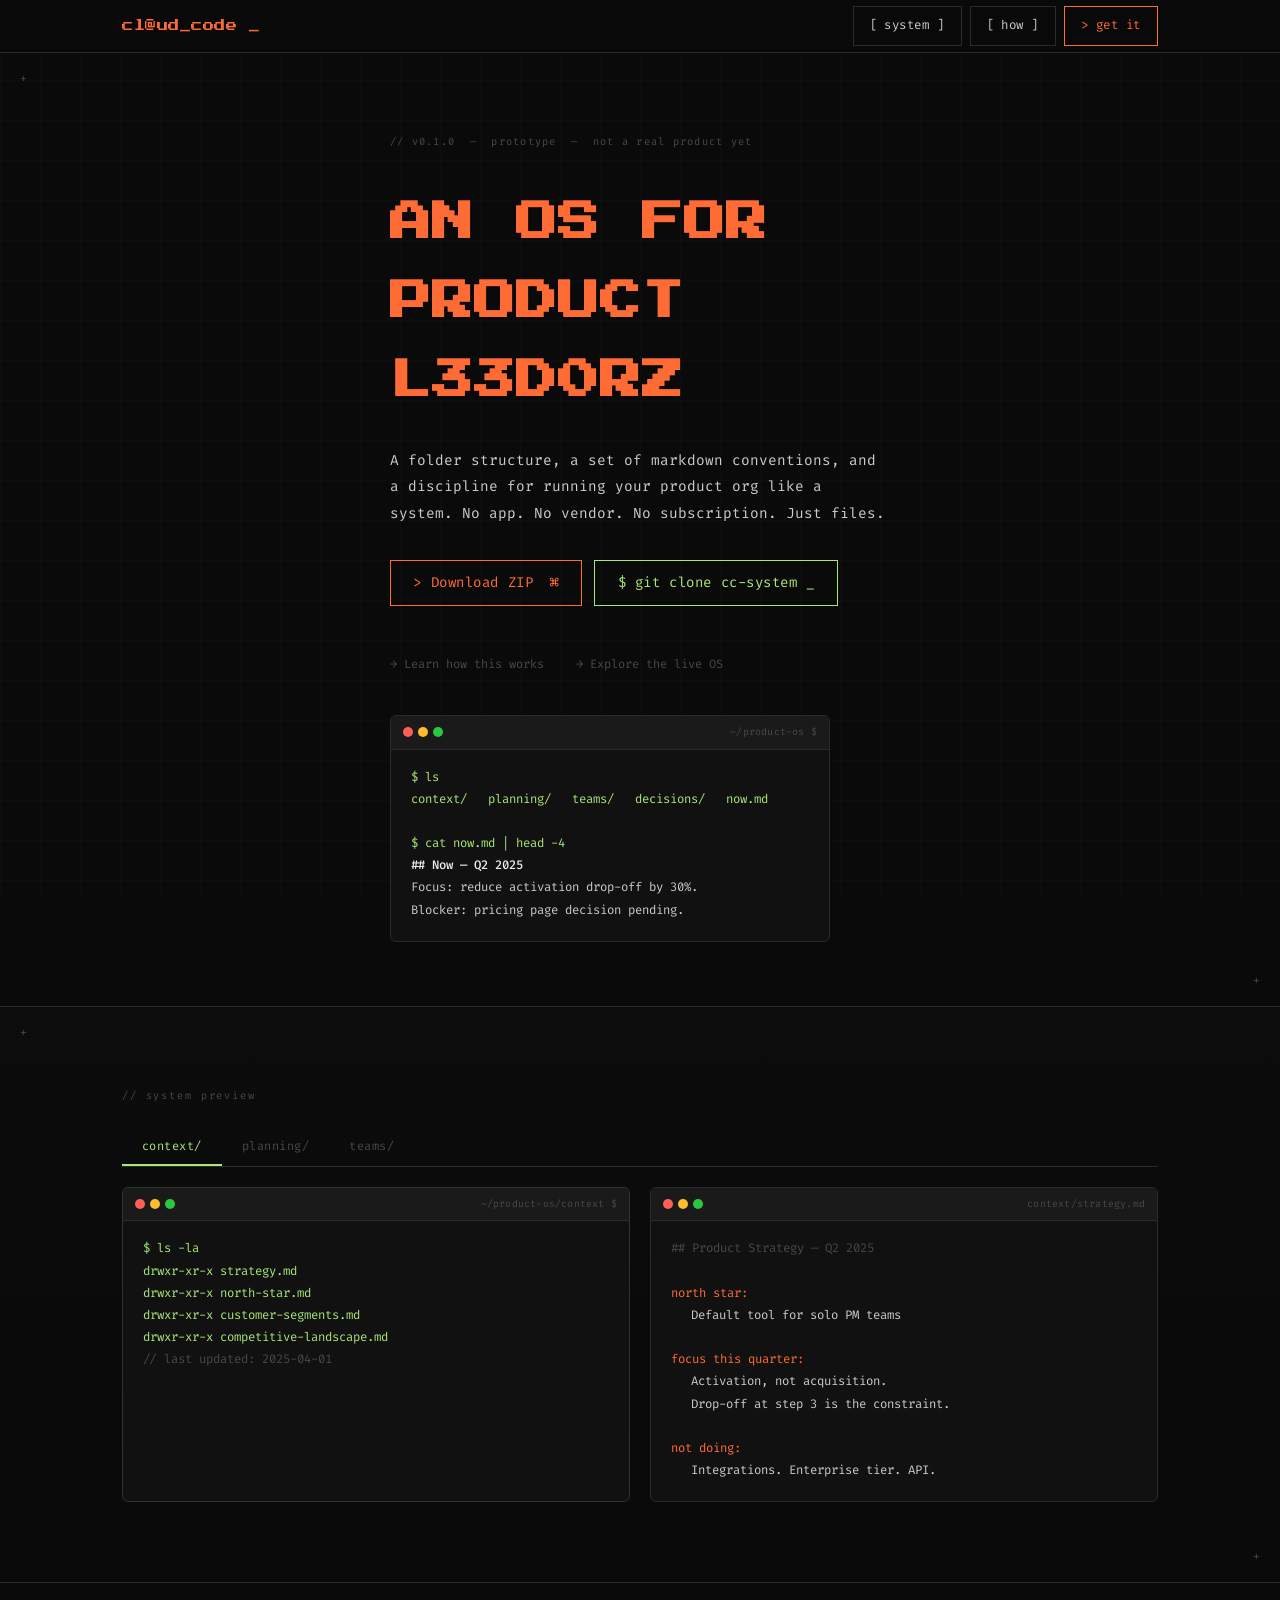
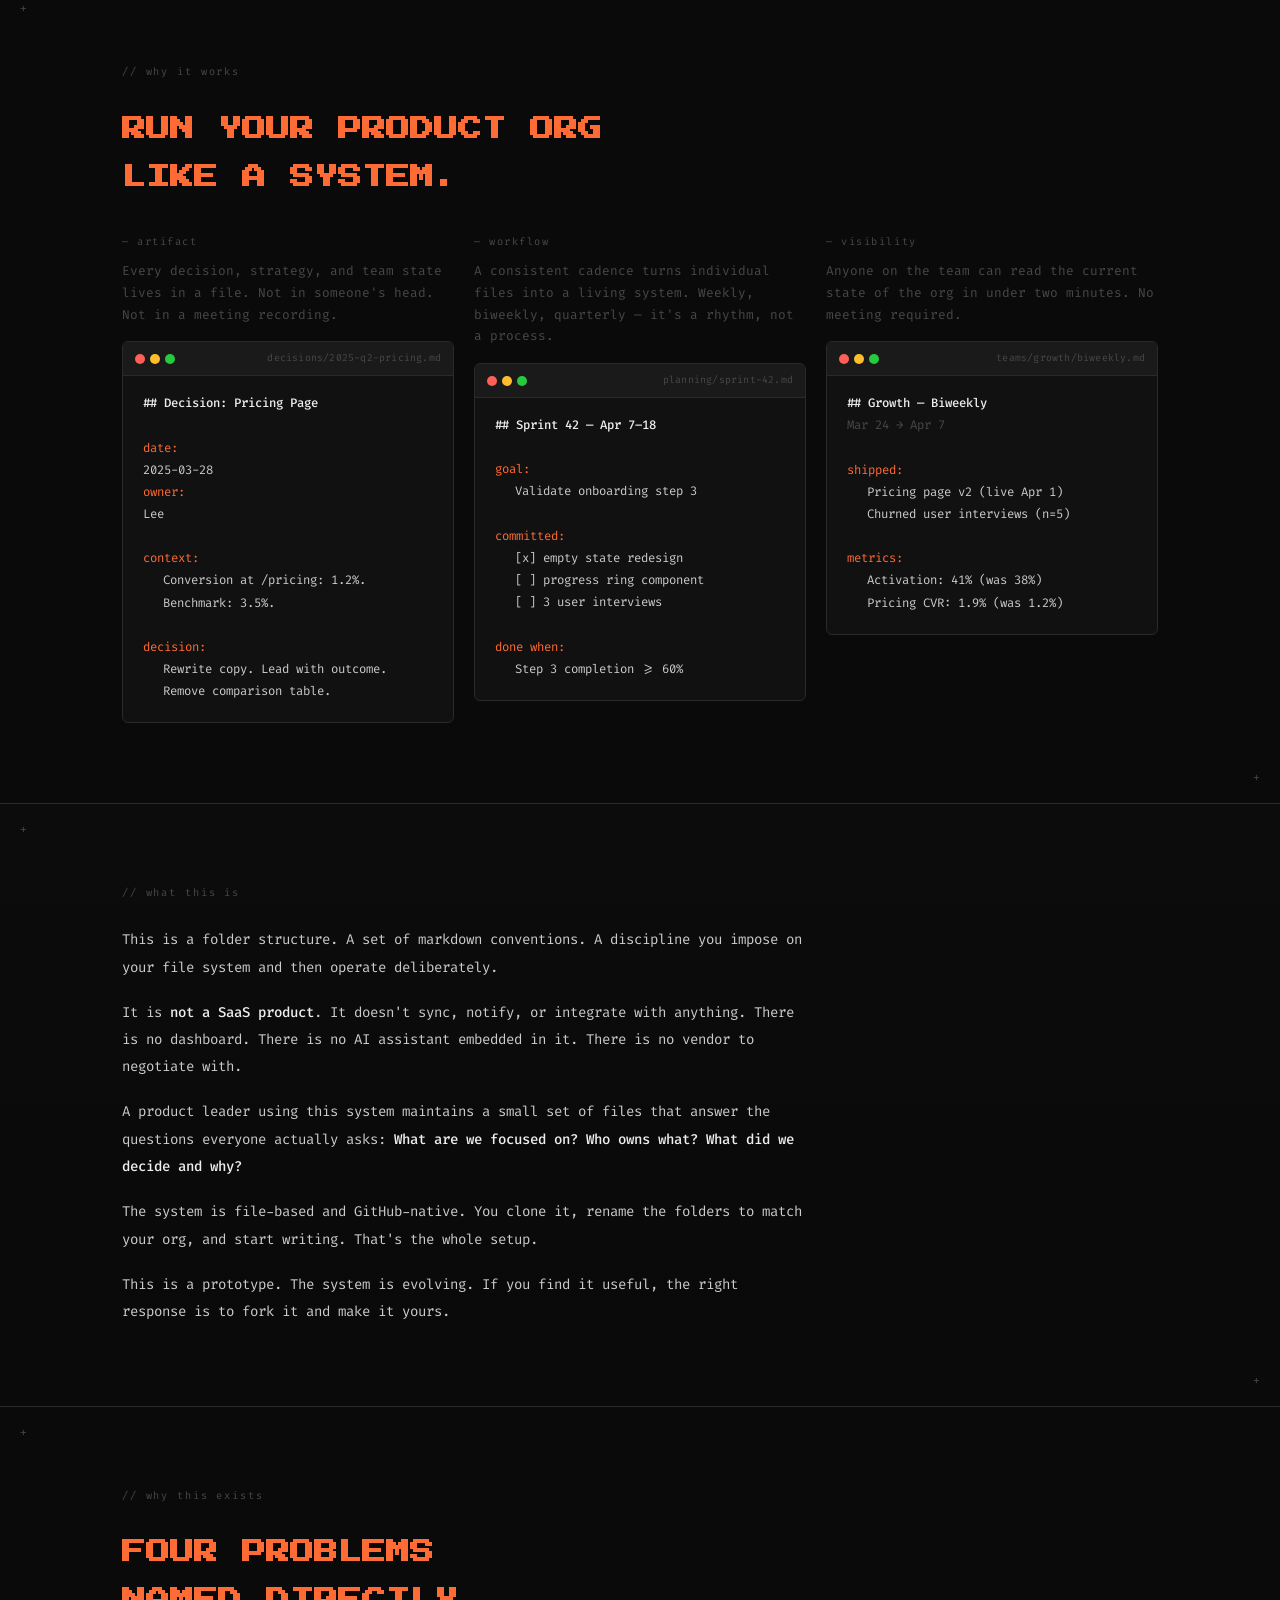
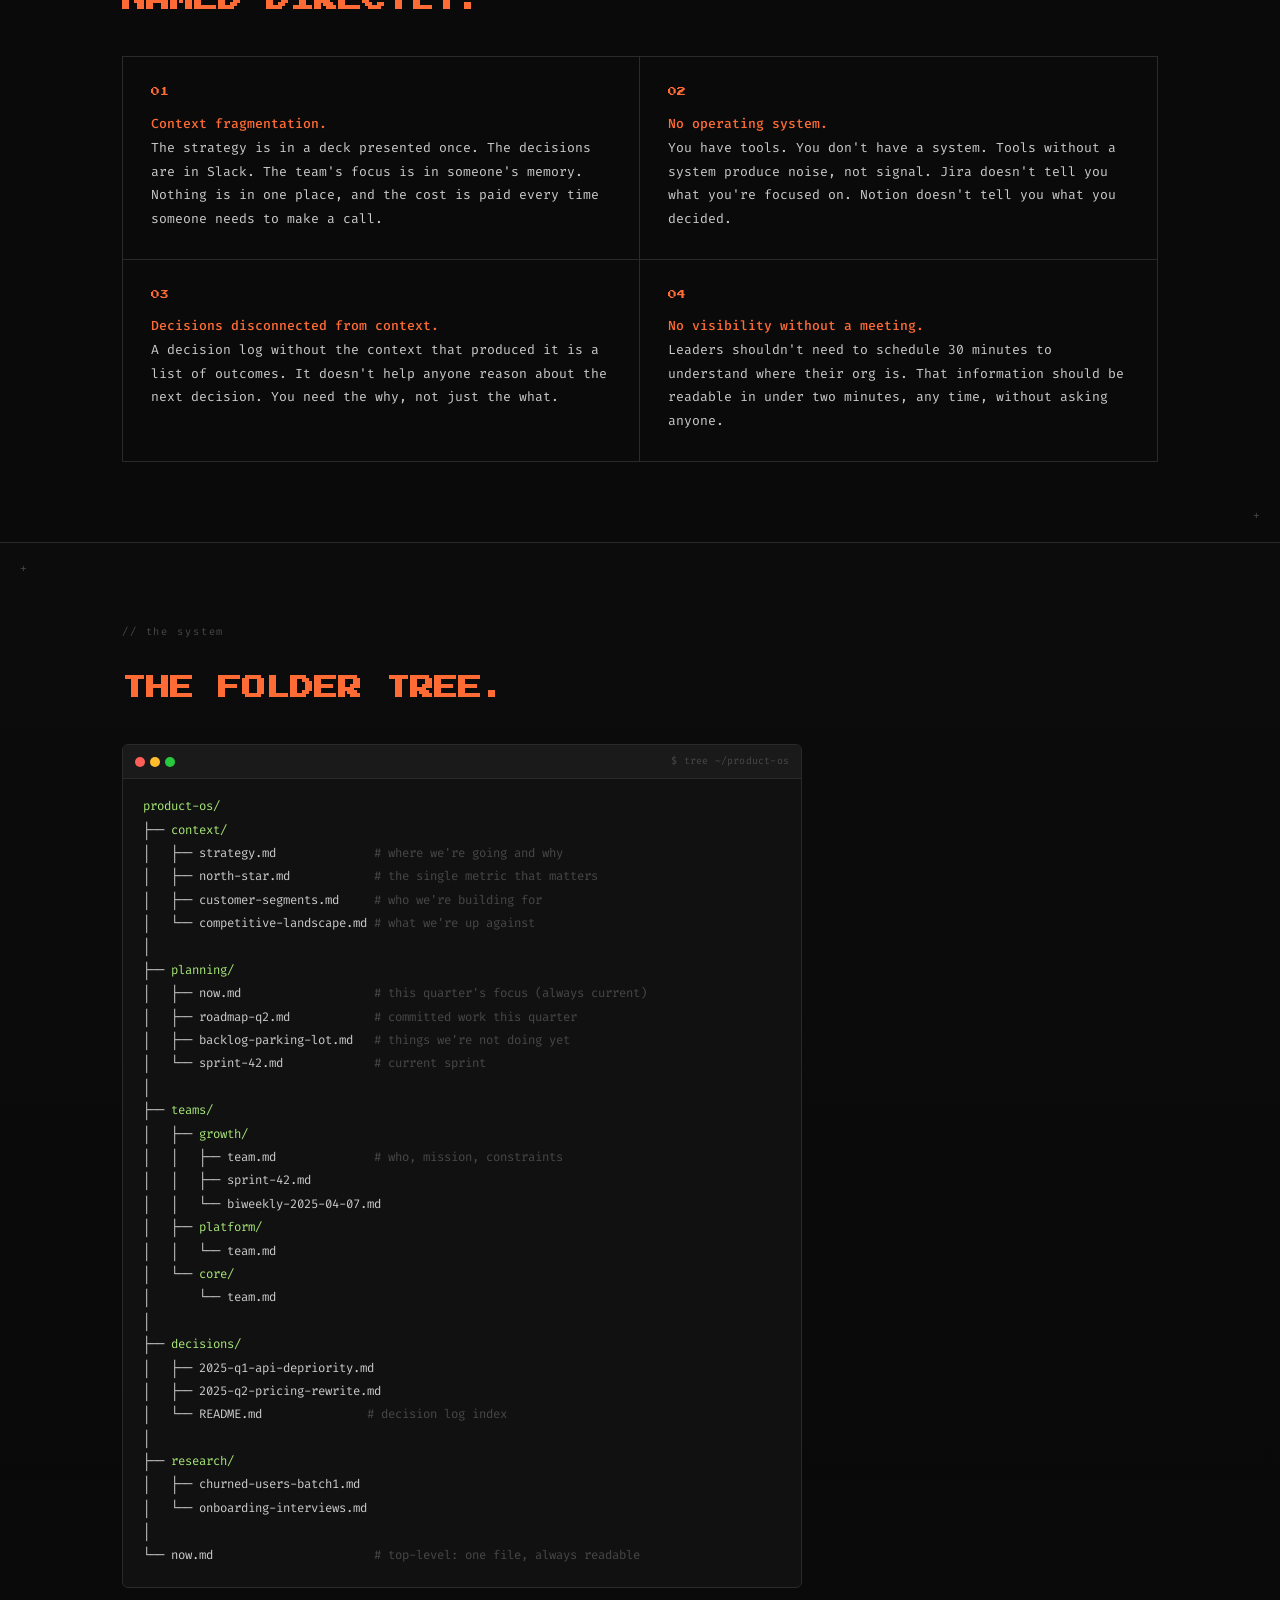
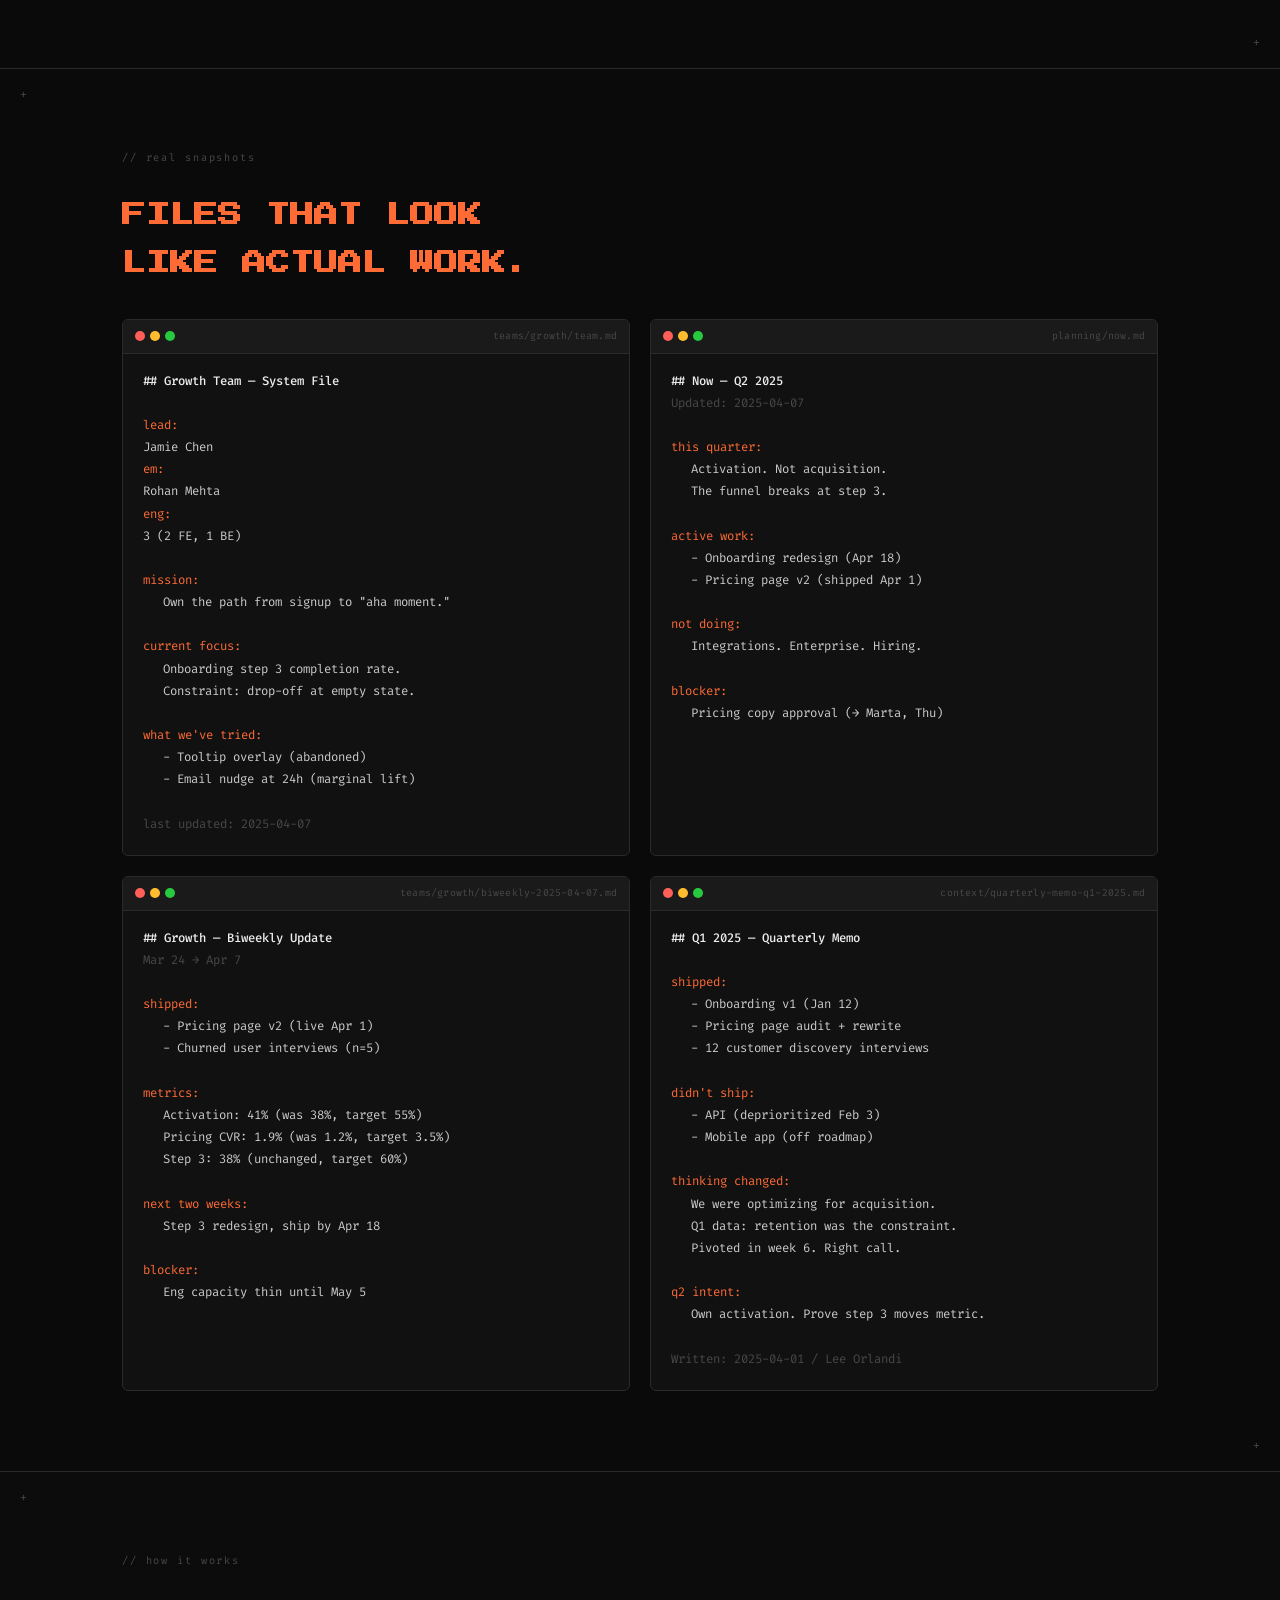
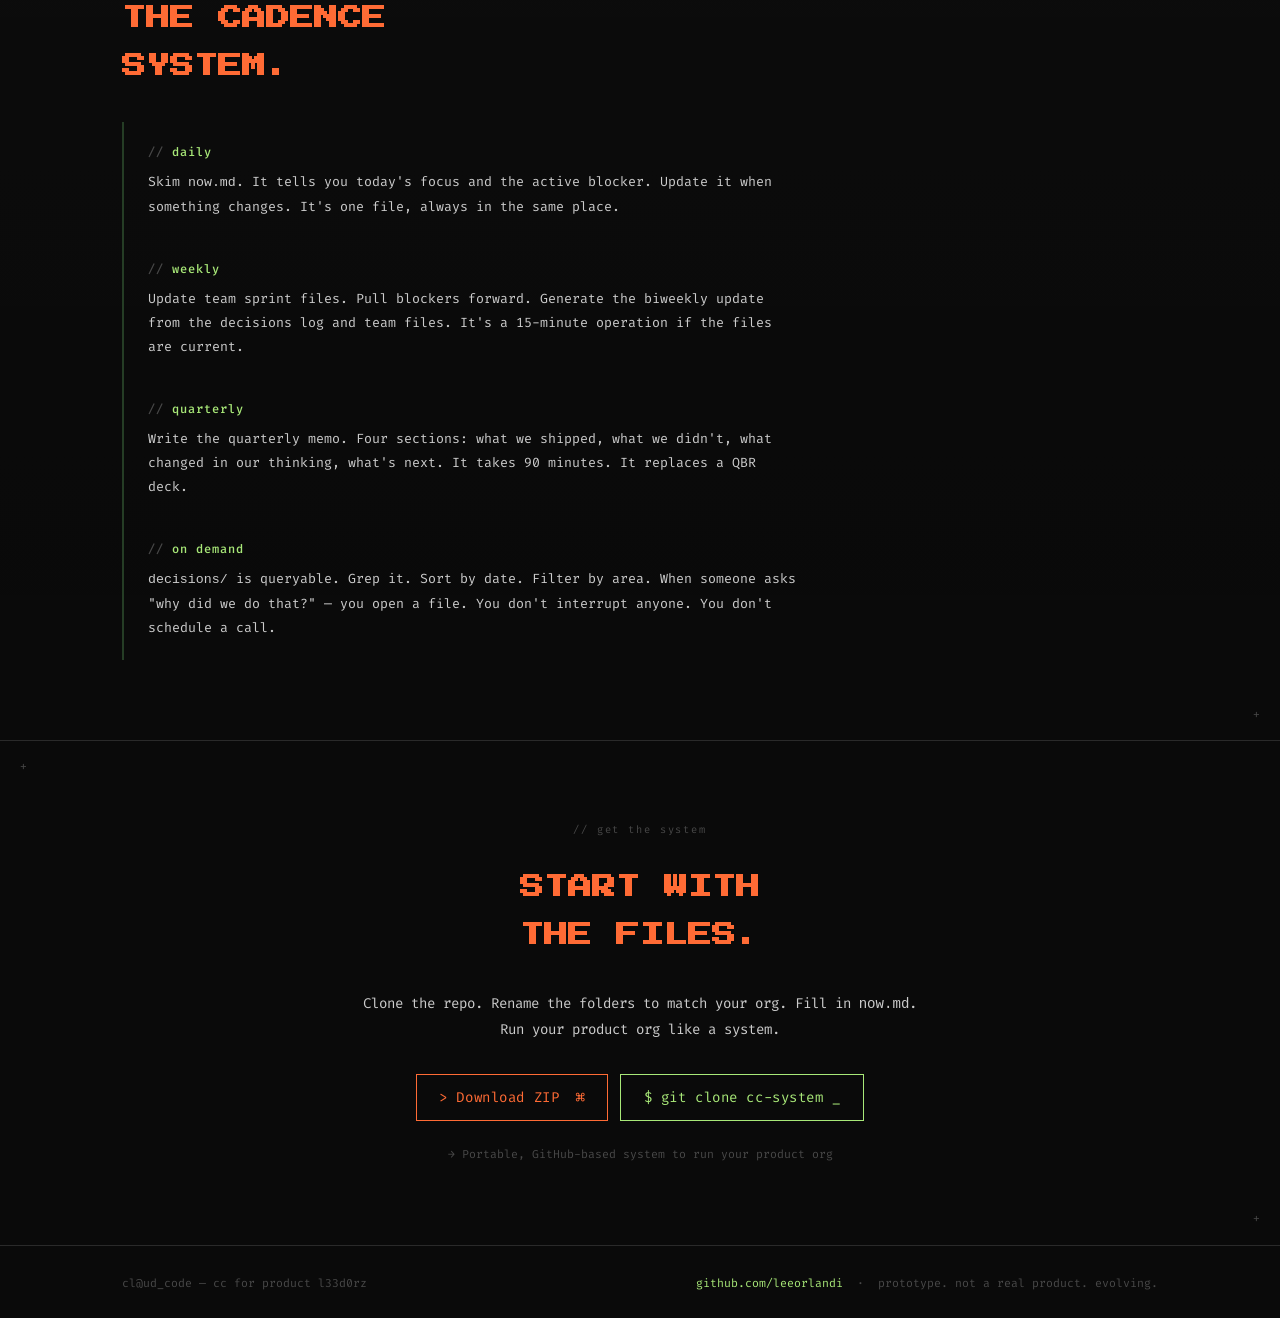
==== site/index.html @ 7ca1b806 "initial facade: CC for product l33d0rz landing page concept" ====
<!DOCTYPE html>
<html lang="en">
<head>
  <meta charset="UTF-8" />
  <meta name="viewport" content="width=device-width, initial-scale=1.0" />
  <title>CC — Claude Code for Product L33d0rz</title>
  <link rel="preconnect" href="https://fonts.googleapis.com" />
  <link rel="preconnect" href="https://fonts.gstatic.com" crossorigin />
  <link href="https://fonts.googleapis.com/css2?family=Press+Start+2P&family=Fira+Code:wght@400;500&display=swap" rel="stylesheet" />
  <link rel="stylesheet" href="styles.css" />
</head>
<body>

  <!-- ════════════════════════════════════════════════
       NAV
  ════════════════════════════════════════════════ -->
  <nav class="nav">
    <div class="container nav__inner">
      <span class="nav__logo">cl@ud_code&nbsp;_</span>
      <div class="nav__links">
        <a href="#system" class="btn">[ system ]</a>
        <a href="#how" class="btn">[ how ]</a>
        <a href="#cta" class="btn btn--primary">&gt; get it</a>
      </div>
    </div>
  </nav>

  <!-- ════════════════════════════════════════════════
       HERO
  ════════════════════════════════════════════════ -->
  <section class="section hero" id="hero">
    <div class="container">
      <p class="hero__eyebrow">// v0.1.0 &nbsp;—&nbsp; prototype &nbsp;—&nbsp; not a real product yet</p>
      <h1 class="hero__title">
        AN OS FOR<br>
        PRODUCT<br>
        L33D0RZ
      </h1>
      <p class="hero__subtitle">
        A folder structure, a set of markdown conventions, and a discipline
        for running your product org like a system.
        No app. No vendor. No subscription. Just files.
      </p>
      <div class="hero__ctas">
        <a href="#" class="btn btn--primary btn--lg">&gt; Download ZIP &nbsp;⌘</a>
        <a href="#" class="btn btn--secondary btn--lg">$ git clone cc-system _</a>
      </div>
      <div class="hero__secondary-links">
        <a href="#system">Learn how this works</a>
        <a href="#snapshots">Explore the live OS</a>
      </div>

      <div class="terminal hero__terminal" style="margin-top:2.5rem">
        <div class="terminal__titlebar">
          <span class="terminal__dots">
            <span class="dot-red"></span>
            <span class="dot-yellow"></span>
            <span class="dot-green"></span>
          </span>
          <span class="terminal__label">~/product-os $</span>
        </div>
        <div class="terminal__body">
          <span class="t-line t-prompt">ls</span>
          <span class="t-line t-green">context/&nbsp;&nbsp; planning/&nbsp;&nbsp; teams/&nbsp;&nbsp; decisions/&nbsp;&nbsp; now.md</span>
          <span class="t-line">&nbsp;</span>
          <span class="t-line t-prompt">cat now.md | head -4</span>
          <span class="t-line t-bright">## Now — Q2 2025</span>
          <span class="t-line">Focus: reduce activation drop-off by 30%.</span>
          <span class="t-line">Blocker: pricing page decision pending.</span>
        </div>
      </div>
    </div>
  </section>

  <!-- ════════════════════════════════════════════════
       SYSTEM PREVIEW (Tab Switcher)
  ════════════════════════════════════════════════ -->
  <section class="section section--alt" id="system-preview">
    <div class="container">
      <p class="section-label">// system preview</p>

      <div class="tabs" role="tablist">
        <button class="tab active" data-tab="context" role="tab">context/</button>
        <button class="tab" data-tab="planning" role="tab">planning/</button>
        <button class="tab" data-tab="teams" role="tab">teams/</button>
      </div>

      <div class="tab-panels">
        <div class="terminal terminal--green">
          <div class="terminal__titlebar">
            <span class="terminal__dots">
              <span class="dot-red"></span>
              <span class="dot-yellow"></span>
              <span class="dot-green"></span>
            </span>
            <span class="terminal__label" id="tab-path">~/product-os/context $</span>
          </div>
          <div class="terminal__body" id="tab-ls">
            <!-- populated by main.js -->
          </div>
        </div>

        <div class="terminal">
          <div class="terminal__titlebar">
            <span class="terminal__dots">
              <span class="dot-red"></span>
              <span class="dot-yellow"></span>
              <span class="dot-green"></span>
            </span>
            <span class="terminal__label" id="tab-file-label">context/strategy.md</span>
          </div>
          <div class="terminal__body" id="tab-file">
            <!-- populated by main.js -->
          </div>
        </div>
      </div>
    </div>
  </section>

  <!-- ════════════════════════════════════════════════
       RUN LIKE A SYSTEM
  ════════════════════════════════════════════════ -->
  <section class="section" id="pillars">
    <div class="container">
      <p class="section-label">// why it works</p>
      <h2 class="section__heading">RUN YOUR PRODUCT ORG<br>LIKE A SYSTEM.</h2>

      <div class="grid-3">

        <!-- artifact -->
        <div>
          <p class="pillar-label">— artifact</p>
          <p class="pillar-desc">
            Every decision, strategy, and team state lives in a file.
            Not in someone's head. Not in a meeting recording.
          </p>
          <div class="terminal">
            <div class="terminal__titlebar">
              <span class="terminal__dots">
                <span class="dot-red"></span><span class="dot-yellow"></span><span class="dot-green"></span>
              </span>
              <span class="terminal__label">decisions/2025-q2-pricing.md</span>
            </div>
            <div class="terminal__body">
              <span class="t-line t-bright">## Decision: Pricing Page</span>
              <span class="t-line">&nbsp;</span>
              <span class="t-line t-key">date:</span><span class="t-val"> 2025-03-28</span>
              <span class="t-line t-key">owner:</span><span class="t-val"> Lee</span>
              <span class="t-line">&nbsp;</span>
              <span class="t-line t-key">context:</span>
              <span class="t-line t-val t-indent">Conversion at /pricing: 1.2%.</span>
              <span class="t-line t-val t-indent">Benchmark: 3.5%.</span>
              <span class="t-line">&nbsp;</span>
              <span class="t-line t-key">decision:</span>
              <span class="t-line t-val t-indent">Rewrite copy. Lead with outcome.</span>
              <span class="t-line t-val t-indent">Remove comparison table.</span>
            </div>
          </div>
        </div>

        <!-- workflow -->
        <div>
          <p class="pillar-label">— workflow</p>
          <p class="pillar-desc">
            A consistent cadence turns individual files into a
            living system. Weekly, biweekly, quarterly — it's
            a rhythm, not a process.
          </p>
          <div class="terminal">
            <div class="terminal__titlebar">
              <span class="terminal__dots">
                <span class="dot-red"></span><span class="dot-yellow"></span><span class="dot-green"></span>
              </span>
              <span class="terminal__label">planning/sprint-42.md</span>
            </div>
            <div class="terminal__body">
              <span class="t-line t-bright">## Sprint 42 — Apr 7–18</span>
              <span class="t-line">&nbsp;</span>
              <span class="t-line t-key">goal:</span>
              <span class="t-line t-val t-indent">Validate onboarding step 3</span>
              <span class="t-line">&nbsp;</span>
              <span class="t-line t-key">committed:</span>
              <span class="t-line t-val t-indent">[x] empty state redesign</span>
              <span class="t-line t-val t-indent">[ ] progress ring component</span>
              <span class="t-line t-val t-indent">[ ] 3 user interviews</span>
              <span class="t-line">&nbsp;</span>
              <span class="t-line t-key">done when:</span>
              <span class="t-line t-val t-indent">Step 3 completion &gt;= 60%</span>
            </div>
          </div>
        </div>

        <!-- visibility -->
        <div>
          <p class="pillar-label">— visibility</p>
          <p class="pillar-desc">
            Anyone on the team can read the current state of
            the org in under two minutes. No meeting required.
          </p>
          <div class="terminal">
            <div class="terminal__titlebar">
              <span class="terminal__dots">
                <span class="dot-red"></span><span class="dot-yellow"></span><span class="dot-green"></span>
              </span>
              <span class="terminal__label">teams/growth/biweekly.md</span>
            </div>
            <div class="terminal__body">
              <span class="t-line t-bright">## Growth — Biweekly</span>
              <span class="t-line t-dim">Mar 24 → Apr 7</span>
              <span class="t-line">&nbsp;</span>
              <span class="t-line t-key">shipped:</span>
              <span class="t-line t-val t-indent">Pricing page v2 (live Apr 1)</span>
              <span class="t-line t-val t-indent">Churned user interviews (n=5)</span>
              <span class="t-line">&nbsp;</span>
              <span class="t-line t-key">metrics:</span>
              <span class="t-line t-val t-indent">Activation: 41% (was 38%)</span>
              <span class="t-line t-val t-indent">Pricing CVR: 1.9% (was 1.2%)</span>
            </div>
          </div>
        </div>

      </div>
    </div>
  </section>

  <!-- ════════════════════════════════════════════════
       WHAT THIS IS
  ════════════════════════════════════════════════ -->
  <section class="section section--alt" id="what">
    <div class="container">
      <p class="section-label">// what this is</p>

      <div class="prose">
        <p>This is a folder structure. A set of markdown conventions. A discipline
        you impose on your file system and then operate deliberately.</p>

        <p>It is <strong>not a SaaS product</strong>. It doesn't sync, notify,
        or integrate with anything. There is no dashboard. There is no
        AI assistant embedded in it. There is no vendor to negotiate with.</p>

        <p>A product leader using this system maintains a small set of files that
        answer the questions everyone actually asks: <strong>What are we focused on?
        Who owns what? What did we decide and why?</strong></p>

        <p>The system is file-based and GitHub-native. You clone it, rename the
        folders to match your org, and start writing. That's the whole setup.</p>

        <p>This is a prototype. The system is evolving. If you find it useful,
        the right response is to fork it and make it yours.</p>
      </div>
    </div>
  </section>

  <!-- ════════════════════════════════════════════════
       WHY THIS EXISTS
  ════════════════════════════════════════════════ -->
  <section class="section" id="why">
    <div class="container">
      <p class="section-label">// why this exists</p>
      <h2 class="section__heading">FOUR PROBLEMS<br>NAMED DIRECTLY.</h2>

      <div class="problem-grid">
        <div class="problem-item">
          <p class="problem-num">01</p>
          <p class="problem-text">
            <strong>Context fragmentation.</strong><br>
            The strategy is in a deck presented once. The decisions are in Slack.
            The team's focus is in someone's memory. Nothing is in one place,
            and the cost is paid every time someone needs to make a call.
          </p>
        </div>
        <div class="problem-item">
          <p class="problem-num">02</p>
          <p class="problem-text">
            <strong>No operating system.</strong><br>
            You have tools. You don't have a system. Tools without a system
            produce noise, not signal. Jira doesn't tell you what you're focused
            on. Notion doesn't tell you what you decided.
          </p>
        </div>
        <div class="problem-item">
          <p class="problem-num">03</p>
          <p class="problem-text">
            <strong>Decisions disconnected from context.</strong><br>
            A decision log without the context that produced it is a list of
            outcomes. It doesn't help anyone reason about the next decision.
            You need the why, not just the what.
          </p>
        </div>
        <div class="problem-item">
          <p class="problem-num">04</p>
          <p class="problem-text">
            <strong>No visibility without a meeting.</strong><br>
            Leaders shouldn't need to schedule 30 minutes to understand
            where their org is. That information should be readable in
            under two minutes, any time, without asking anyone.
          </p>
        </div>
      </div>
    </div>
  </section>

  <!-- ════════════════════════════════════════════════
       THE SYSTEM (Folder Tree)
  ════════════════════════════════════════════════ -->
  <section class="section section--alt" id="system">
    <div class="container">
      <p class="section-label">// the system</p>
      <h2 class="section__heading">THE FOLDER TREE.</h2>

      <div class="terminal" style="max-width:680px">
        <div class="terminal__titlebar">
          <span class="terminal__dots">
            <span class="dot-red"></span>
            <span class="dot-yellow"></span>
            <span class="dot-green"></span>
          </span>
          <span class="terminal__label">$ tree ~/product-os</span>
        </div>
        <div class="terminal__body">
          <pre class="tree-body"><span class="tree-dir">product-os/</span>
<span class="tree-file">├── </span><span class="tree-dir">context/</span>
<span class="tree-file">│   ├── strategy.md</span>              <span class="tree-note"># where we're going and why</span>
<span class="tree-file">│   ├── north-star.md</span>            <span class="tree-note"># the single metric that matters</span>
<span class="tree-file">│   ├── customer-segments.md</span>     <span class="tree-note"># who we're building for</span>
<span class="tree-file">│   └── competitive-landscape.md</span> <span class="tree-note"># what we're up against</span>
<span class="tree-file">│</span>
<span class="tree-file">├── </span><span class="tree-dir">planning/</span>
<span class="tree-file">│   ├── now.md</span>                   <span class="tree-note"># this quarter's focus (always current)</span>
<span class="tree-file">│   ├── roadmap-q2.md</span>            <span class="tree-note"># committed work this quarter</span>
<span class="tree-file">│   ├── backlog-parking-lot.md</span>   <span class="tree-note"># things we're not doing yet</span>
<span class="tree-file">│   └── sprint-42.md</span>             <span class="tree-note"># current sprint</span>
<span class="tree-file">│</span>
<span class="tree-file">├── </span><span class="tree-dir">teams/</span>
<span class="tree-file">│   ├── </span><span class="tree-dir">growth/</span>
<span class="tree-file">│   │   ├── team.md</span>              <span class="tree-note"># who, mission, constraints</span>
<span class="tree-file">│   │   ├── sprint-42.md</span>
<span class="tree-file">│   │   └── biweekly-2025-04-07.md</span>
<span class="tree-file">│   ├── </span><span class="tree-dir">platform/</span>
<span class="tree-file">│   │   └── team.md</span>
<span class="tree-file">│   └── </span><span class="tree-dir">core/</span>
<span class="tree-file">│       └── team.md</span>
<span class="tree-file">│</span>
<span class="tree-file">├── </span><span class="tree-dir">decisions/</span>
<span class="tree-file">│   ├── 2025-q1-api-depriority.md</span>
<span class="tree-file">│   ├── 2025-q2-pricing-rewrite.md</span>
<span class="tree-file">│   └── README.md</span>               <span class="tree-note"># decision log index</span>
<span class="tree-file">│</span>
<span class="tree-file">├── </span><span class="tree-dir">research/</span>
<span class="tree-file">│   ├── churned-users-batch1.md</span>
<span class="tree-file">│   └── onboarding-interviews.md</span>
<span class="tree-file">│</span>
<span class="tree-file">└── now.md</span>                       <span class="tree-note"># top-level: one file, always readable</span></pre>
        </div>
      </div>
    </div>
  </section>

  <!-- ════════════════════════════════════════════════
       REAL SNAPSHOTS
  ════════════════════════════════════════════════ -->
  <section class="section" id="snapshots">
    <div class="container">
      <p class="section-label">// real snapshots</p>
      <h2 class="section__heading">FILES THAT LOOK<br>LIKE ACTUAL WORK.</h2>

      <div class="snapshot-grid">

        <!-- team.md -->
        <div class="terminal">
          <div class="terminal__titlebar">
            <span class="terminal__dots">
              <span class="dot-red"></span><span class="dot-yellow"></span><span class="dot-green"></span>
            </span>
            <span class="terminal__label">teams/growth/team.md</span>
          </div>
          <div class="terminal__body">
            <span class="t-line t-bright">## Growth Team — System File</span>
            <span class="t-line">&nbsp;</span>
            <span class="t-line t-key">lead:</span><span class="t-val"> Jamie Chen</span>
            <span class="t-line t-key">em:</span><span class="t-val"> Rohan Mehta</span>
            <span class="t-line t-key">eng:</span><span class="t-val"> 3 (2 FE, 1 BE)</span>
            <span class="t-line">&nbsp;</span>
            <span class="t-line t-key">mission:</span>
            <span class="t-line t-val t-indent">Own the path from signup to "aha moment."</span>
            <span class="t-line">&nbsp;</span>
            <span class="t-line t-key">current focus:</span>
            <span class="t-line t-val t-indent">Onboarding step 3 completion rate.</span>
            <span class="t-line t-val t-indent">Constraint: drop-off at empty state.</span>
            <span class="t-line">&nbsp;</span>
            <span class="t-line t-key">what we've tried:</span>
            <span class="t-line t-val t-indent">- Tooltip overlay (abandoned)</span>
            <span class="t-line t-val t-indent">- Email nudge at 24h (marginal lift)</span>
            <span class="t-line">&nbsp;</span>
            <span class="t-line t-dim">last updated: 2025-04-07</span>
          </div>
        </div>

        <!-- now.md -->
        <div class="terminal">
          <div class="terminal__titlebar">
            <span class="terminal__dots">
              <span class="dot-red"></span><span class="dot-yellow"></span><span class="dot-green"></span>
            </span>
            <span class="terminal__label">planning/now.md</span>
          </div>
          <div class="terminal__body">
            <span class="t-line t-bright">## Now — Q2 2025</span>
            <span class="t-line t-dim">Updated: 2025-04-07</span>
            <span class="t-line">&nbsp;</span>
            <span class="t-line t-key">this quarter:</span>
            <span class="t-line t-val t-indent">Activation. Not acquisition.</span>
            <span class="t-line t-val t-indent">The funnel breaks at step 3.</span>
            <span class="t-line">&nbsp;</span>
            <span class="t-line t-key">active work:</span>
            <span class="t-line t-val t-indent">- Onboarding redesign (Apr 18)</span>
            <span class="t-line t-val t-indent">- Pricing page v2 (shipped Apr 1)</span>
            <span class="t-line">&nbsp;</span>
            <span class="t-line t-key">not doing:</span>
            <span class="t-line t-val t-indent">Integrations. Enterprise. Hiring.</span>
            <span class="t-line">&nbsp;</span>
            <span class="t-line t-key">blocker:</span>
            <span class="t-line t-val t-indent">Pricing copy approval (→ Marta, Thu)</span>
          </div>
        </div>

        <!-- biweekly update -->
        <div class="terminal">
          <div class="terminal__titlebar">
            <span class="terminal__dots">
              <span class="dot-red"></span><span class="dot-yellow"></span><span class="dot-green"></span>
            </span>
            <span class="terminal__label">teams/growth/biweekly-2025-04-07.md</span>
          </div>
          <div class="terminal__body">
            <span class="t-line t-bright">## Growth — Biweekly Update</span>
            <span class="t-line t-dim">Mar 24 → Apr 7</span>
            <span class="t-line">&nbsp;</span>
            <span class="t-line t-key">shipped:</span>
            <span class="t-line t-val t-indent">- Pricing page v2 (live Apr 1)</span>
            <span class="t-line t-val t-indent">- Churned user interviews (n=5)</span>
            <span class="t-line">&nbsp;</span>
            <span class="t-line t-key">metrics:</span>
            <span class="t-line t-val t-indent">Activation:   41%  (was 38%, target 55%)</span>
            <span class="t-line t-val t-indent">Pricing CVR:  1.9% (was 1.2%, target 3.5%)</span>
            <span class="t-line t-val t-indent">Step 3:       38%  (unchanged, target 60%)</span>
            <span class="t-line">&nbsp;</span>
            <span class="t-line t-key">next two weeks:</span>
            <span class="t-line t-val t-indent">Step 3 redesign, ship by Apr 18</span>
            <span class="t-line">&nbsp;</span>
            <span class="t-line t-key">blocker:</span>
            <span class="t-line t-val t-indent">Eng capacity thin until May 5</span>
          </div>
        </div>

        <!-- quarterly memo -->
        <div class="terminal">
          <div class="terminal__titlebar">
            <span class="terminal__dots">
              <span class="dot-red"></span><span class="dot-yellow"></span><span class="dot-green"></span>
            </span>
            <span class="terminal__label">context/quarterly-memo-q1-2025.md</span>
          </div>
          <div class="terminal__body">
            <span class="t-line t-bright">## Q1 2025 — Quarterly Memo</span>
            <span class="t-line">&nbsp;</span>
            <span class="t-line t-key">shipped:</span>
            <span class="t-line t-val t-indent">- Onboarding v1 (Jan 12)</span>
            <span class="t-line t-val t-indent">- Pricing page audit + rewrite</span>
            <span class="t-line t-val t-indent">- 12 customer discovery interviews</span>
            <span class="t-line">&nbsp;</span>
            <span class="t-line t-key">didn't ship:</span>
            <span class="t-line t-val t-indent">- API (deprioritized Feb 3)</span>
            <span class="t-line t-val t-indent">- Mobile app (off roadmap)</span>
            <span class="t-line">&nbsp;</span>
            <span class="t-line t-key">thinking changed:</span>
            <span class="t-line t-val t-indent">We were optimizing for acquisition.</span>
            <span class="t-line t-val t-indent">Q1 data: retention was the constraint.</span>
            <span class="t-line t-val t-indent">Pivoted in week 6. Right call.</span>
            <span class="t-line">&nbsp;</span>
            <span class="t-line t-key">q2 intent:</span>
            <span class="t-line t-val t-indent">Own activation. Prove step 3 moves metric.</span>
            <span class="t-line">&nbsp;</span>
            <span class="t-line t-dim">Written: 2025-04-01 / Lee Orlandi</span>
          </div>
        </div>

      </div>
    </div>
  </section>

  <!-- ════════════════════════════════════════════════
       HOW IT WORKS
  ════════════════════════════════════════════════ -->
  <section class="section section--alt" id="how">
    <div class="container">
      <p class="section-label">// how it works</p>
      <h2 class="section__heading">THE CADENCE<br>SYSTEM.</h2>

      <div class="cadence-stack">
        <div class="cadence-layer">
          <p class="cadence-layer__title">daily</p>
          <p class="cadence-layer__body">
            Skim <code>now.md</code>. It tells you today's focus and the active blocker.
            Update it when something changes. It's one file, always in the same place.
          </p>
        </div>
        <div class="cadence-layer">
          <p class="cadence-layer__title">weekly</p>
          <p class="cadence-layer__body">
            Update team sprint files. Pull blockers forward.
            Generate the biweekly update from the decisions log and team files.
            It's a 15-minute operation if the files are current.
          </p>
        </div>
        <div class="cadence-layer">
          <p class="cadence-layer__title">quarterly</p>
          <p class="cadence-layer__body">
            Write the quarterly memo. Four sections: what we shipped,
            what we didn't, what changed in our thinking, what's next.
            It takes 90 minutes. It replaces a QBR deck.
          </p>
        </div>
        <div class="cadence-layer">
          <p class="cadence-layer__title">on demand</p>
          <p class="cadence-layer__body">
            <code>decisions/</code> is queryable. Grep it. Sort by date. Filter by area.
            When someone asks "why did we do that?" — you open a file.
            You don't interrupt anyone. You don't schedule a call.
          </p>
        </div>
      </div>
    </div>
  </section>

  <!-- ════════════════════════════════════════════════
       CTA
  ════════════════════════════════════════════════ -->
  <section class="section cta-section" id="cta">
    <div class="container">
      <p class="section-label" style="text-align:center">// get the system</p>
      <h2 class="section__heading">START WITH<br>THE FILES.</h2>
      <p class="section__subhead">
        Clone the repo. Rename the folders to match your org.
        Fill in <code>now.md</code>.
        Run your product org like a system.
      </p>
      <div class="cta-buttons">
        <a href="#" class="btn btn--primary btn--lg">&gt; Download ZIP &nbsp;⌘</a>
        <a href="#" class="btn btn--secondary btn--lg">$ git clone cc-system _</a>
      </div>
      <p style="margin-top:1.5rem; font-size:0.72rem; color:var(--text-dim); text-align:center">
        → Portable, GitHub-based system to run your product org
      </p>
    </div>
  </section>

  <!-- ════════════════════════════════════════════════
       FOOTER
  ════════════════════════════════════════════════ -->
  <footer class="footer">
    <div class="container footer__inner">
      <span>cl@ud_code — cc for product l33d0rz</span>
      <span>
        <a href="https://github.com/leeorlandi" target="_blank" rel="noopener">github.com/leeorlandi</a>
        &nbsp;·&nbsp; prototype. not a real product. evolving.
      </span>
    </div>
  </footer>

  <script src="main.js"></script>
</body>
</html>
---- site/styles.css ----
/* ============================================================
   CC for Product L33d0rz — Design System
   ============================================================ */

@import url('https://fonts.googleapis.com/css2?family=Press+Start+2P&family=Fira+Code:wght@400;500&display=swap');

/* ── Custom Properties ── */
:root {
  --bg:           #0a0a0a;
  --bg-terminal:  #111111;
  --bg-titlebar:  #1a1a1a;
  --border:       #2a2a2a;
  --border-green: #253d25;
  --green:        #a8e878;
  --green-dim:    #3a5c2a;
  --orange:       #ff6b35;
  --orange-dim:   #5c2a10;
  --text:         #cccccc;
  --text-dim:     #484848;
  --text-bright:  #eeeeee;
  --font-pixel:   'Press Start 2P', monospace;
  --font-mono:    'Fira Code', 'SF Mono', 'Cascadia Code', 'Menlo', monospace;
  --grid-size:    40px;
  --radius:       6px;
  --max-width:    1100px;
}

/* ── Reset ── */
*, *::before, *::after { box-sizing: border-box; margin: 0; padding: 0; }
html { scroll-behavior: smooth; }

body {
  background: var(--bg);
  color: var(--text);
  font-family: var(--font-mono);
  font-size: 14px;
  line-height: 1.7;
  -webkit-font-smoothing: antialiased;
}

a { color: inherit; text-decoration: none; }

/* ── Grid Texture ── */
body::before {
  content: '';
  position: fixed;
  inset: 0;
  z-index: 0;
  pointer-events: none;
  background-image:
    linear-gradient(rgba(255,255,255,0.018) 1px, transparent 1px),
    linear-gradient(90deg, rgba(255,255,255,0.018) 1px, transparent 1px);
  background-size: var(--grid-size) var(--grid-size);
}

body > * { position: relative; z-index: 1; }

/* ── Layout ── */
.container {
  max-width: var(--max-width);
  margin: 0 auto;
  padding: 0 2rem;
}

.grid-2 {
  display: grid;
  grid-template-columns: 1fr 1fr;
  gap: 1.25rem;
}

.grid-3 {
  display: grid;
  grid-template-columns: 1fr 1fr 1fr;
  gap: 1.25rem;
}

/* ── Nav ── */
.nav {
  position: sticky;
  top: 0;
  z-index: 100;
  border-bottom: 1px solid var(--border);
  background: rgba(10,10,10,0.92);
  backdrop-filter: blur(8px);
  -webkit-backdrop-filter: blur(8px);
}

.nav__inner {
  display: flex;
  align-items: center;
  justify-content: space-between;
  height: 52px;
}

.nav__logo {
  font-family: var(--font-pixel);
  font-size: 0.7rem;
  color: var(--orange);
  letter-spacing: 0.05em;
}

.nav__links {
  display: flex;
  align-items: center;
  gap: 0.5rem;
}

/* ── Buttons ── */
.btn {
  display: inline-block;
  border: 1px solid var(--border);
  padding: 0.5rem 1rem;
  font-family: var(--font-mono);
  font-size: 0.78rem;
  color: var(--text);
  background: transparent;
  cursor: pointer;
  letter-spacing: 0.04em;
  transition: background 0.15s, border-color 0.15s, color 0.15s;
  white-space: nowrap;
}

.btn:hover {
  background: rgba(255,255,255,0.04);
}

.btn--primary {
  border-color: var(--orange);
  color: var(--orange);
}

.btn--primary:hover {
  background: rgba(255,107,53,0.08);
}

.btn--secondary {
  border-color: var(--green);
  color: var(--green);
}

.btn--secondary:hover {
  background: rgba(168,232,120,0.07);
}

.btn--lg {
  font-size: 0.88rem;
  padding: 0.65rem 1.4rem;
}

/* ── Section Base ── */
.section {
  padding: 5rem 0;
  position: relative;
}

.section--alt {
  background: linear-gradient(rgba(255,255,255,0.012) 0%, transparent 100%);
  border-top: 1px solid var(--border);
  border-bottom: 1px solid var(--border);
}

.section::before,
.section::after {
  content: '+';
  position: absolute;
  font-family: var(--font-mono);
  font-size: 0.7rem;
  color: var(--text-dim);
  line-height: 1;
  pointer-events: none;
}

.section::before { top: 1.25rem; left: 1.25rem; }
.section::after  { bottom: 1.25rem; right: 1.25rem; }

.section-label {
  font-family: var(--font-mono);
  font-size: 0.65rem;
  color: var(--text-dim);
  letter-spacing: 0.18em;
  text-transform: lowercase;
  margin-bottom: 1.5rem;
}

.section__heading {
  font-family: var(--font-pixel);
  color: var(--orange);
  font-size: clamp(0.9rem, 2vw, 1.5rem);
  line-height: 2;
  margin-bottom: 2rem;
}

.section__subhead {
  font-family: var(--font-mono);
  color: var(--text);
  font-size: 0.88rem;
  max-width: 560px;
  line-height: 1.8;
}

/* ── Terminal Windows ── */
.terminal {
  background: var(--bg-terminal);
  border: 1px solid var(--border);
  border-radius: var(--radius);
  overflow: hidden;
}

.terminal--green {
  border-color: var(--border-green);
}

.terminal__titlebar {
  background: var(--bg-titlebar);
  border-bottom: 1px solid var(--border);
  padding: 0.5rem 0.75rem;
  display: flex;
  align-items: center;
  gap: 0.5rem;
  min-height: 32px;
}

.terminal__dots {
  display: flex;
  gap: 5px;
  flex-shrink: 0;
}

.terminal__dots span {
  display: block;
  width: 10px;
  height: 10px;
  border-radius: 50%;
}

.terminal__dots .dot-red    { background: #ff5f56; }
.terminal__dots .dot-yellow { background: #ffbd2e; }
.terminal__dots .dot-green  { background: #27c93f; }

.terminal__label {
  font-family: var(--font-mono);
  font-size: 0.62rem;
  color: var(--text-dim);
  margin-left: auto;
  letter-spacing: 0.02em;
}

.terminal__body {
  padding: 1rem 1.25rem 1.25rem;
  font-family: var(--font-mono);
  font-size: 0.77rem;
  line-height: 1.8;
  overflow-x: auto;
}

/* ── Terminal Content Helpers ── */
.t-line { display: block; }

.t-prompt { color: var(--green); }
.t-prompt::before { content: '$ '; }

.t-output { color: var(--text); padding-left: 0; }
.t-comment { color: var(--text-dim); }
.t-key { color: var(--orange); }
.t-val { color: var(--text); }
.t-green { color: var(--green); }
.t-dim { color: var(--text-dim); }
.t-bright { color: var(--text-bright); font-weight: 500; }
.t-indent { padding-left: 1.25rem; }
.t-indent2 { padding-left: 2.5rem; }

/* ── Hero ── */
.hero {
  min-height: 88vh;
  display: flex;
  flex-direction: column;
  justify-content: center;
  padding: 5rem 0 4rem;
}

.hero__eyebrow {
  font-family: var(--font-mono);
  font-size: 0.65rem;
  color: var(--text-dim);
  letter-spacing: 0.12em;
  margin-bottom: 2rem;
}

.hero__title {
  font-family: var(--font-pixel);
  color: var(--orange);
  font-size: clamp(1.3rem, 3.5vw, 2.6rem);
  line-height: 1.9;
  margin-bottom: 1.75rem;
}

.hero__subtitle {
  font-family: var(--font-mono);
  color: var(--text);
  font-size: 0.9rem;
  max-width: 500px;
  line-height: 1.85;
  margin-bottom: 2rem;
}

.hero__ctas {
  display: flex;
  gap: 0.75rem;
  flex-wrap: wrap;
  margin-bottom: 3rem;
}

.hero__secondary-links {
  display: flex;
  gap: 2rem;
  flex-wrap: wrap;
}

.hero__secondary-links a {
  font-size: 0.75rem;
  color: var(--text-dim);
  transition: color 0.15s;
}

.hero__secondary-links a::before { content: '→ '; }
.hero__secondary-links a:hover { color: var(--text); }

.hero__terminal {
  max-width: 440px;
  margin-top: 1rem;
}

/* ── Tab Switcher ── */
.tabs {
  display: flex;
  border-bottom: 1px solid var(--border);
  margin-bottom: 0;
}

.tab {
  font-family: var(--font-mono);
  font-size: 0.75rem;
  color: var(--text-dim);
  padding: 0.6rem 1.25rem;
  background: transparent;
  border: none;
  border-bottom: 2px solid transparent;
  cursor: pointer;
  transition: color 0.15s, border-color 0.15s;
  letter-spacing: 0.04em;
}

.tab:hover { color: var(--text); }

.tab.active {
  color: var(--green);
  border-bottom-color: var(--green);
}

.tab-panels {
  display: grid;
  grid-template-columns: 1fr 1fr;
  gap: 1.25rem;
  margin-top: 1.25rem;
}

/* ── Pillars (Run like a system) ── */
.pillar-label {
  font-family: var(--font-mono);
  font-size: 0.65rem;
  color: var(--text-dim);
  letter-spacing: 0.15em;
  margin-bottom: 0.6rem;
}

.pillar-desc {
  font-size: 0.8rem;
  color: var(--text-dim);
  line-height: 1.7;
  margin-bottom: 1rem;
}

/* ── Prose ── */
.prose {
  font-family: var(--font-mono);
  font-size: 0.88rem;
  line-height: 1.95;
  max-width: 680px;
  color: var(--text);
}

.prose p + p { margin-top: 1.1rem; }

.prose strong {
  color: var(--text-bright);
  font-weight: 500;
}

.prose .t-orange {
  color: var(--orange);
}

/* ── Problem Grid ── */
.problem-grid {
  display: grid;
  grid-template-columns: 1fr 1fr;
  border: 1px solid var(--border);
}

.problem-item {
  padding: 1.75rem;
  border-right: 1px solid var(--border);
  border-bottom: 1px solid var(--border);
}

.problem-item:nth-child(2n) { border-right: none; }
.problem-item:nth-child(3),
.problem-item:nth-child(4)  { border-bottom: none; }

.problem-num {
  font-family: var(--font-pixel);
  font-size: 0.55rem;
  color: var(--orange);
  margin-bottom: 0.75rem;
  letter-spacing: 0.05em;
}

.problem-text {
  font-size: 0.82rem;
  line-height: 1.8;
  color: var(--text);
}

.problem-text strong { color: var(--orange); font-weight: 500; }

/* ── Folder Tree ── */
.tree-body {
  font-family: var(--font-mono);
  font-size: 0.77rem;
  line-height: 1.9;
  white-space: pre;
}

.tree-dir  { color: var(--green); }
.tree-file { color: var(--text); }
.tree-note { color: var(--text-dim); }

/* ── Snapshots ── */
.snapshot-grid {
  display: grid;
  grid-template-columns: 1fr 1fr;
  gap: 1.25rem;
}

/* ── Cadence ── */
.cadence-stack {
  max-width: 680px;
  display: flex;
  flex-direction: column;
  gap: 0;
}

.cadence-layer {
  border-left: 2px solid var(--border-green);
  padding: 1.25rem 0 1.25rem 1.5rem;
}

.cadence-layer + .cadence-layer {
  border-top: none;
}

.cadence-layer__title {
  font-family: var(--font-mono);
  font-size: 0.75rem;
  color: var(--green);
  font-weight: 500;
  letter-spacing: 0.08em;
  margin-bottom: 0.5rem;
}

.cadence-layer__title::before { content: '// '; color: var(--text-dim); }

.cadence-layer__body {
  font-size: 0.83rem;
  line-height: 1.8;
  color: var(--text);
}

/* ── CTA Section ── */
.cta-section {
  text-align: center;
}

.cta-section .section__heading {
  text-align: center;
}

.cta-section .section__subhead {
  text-align: center;
  margin: 0 auto 2rem;
}

.cta-buttons {
  display: flex;
  gap: 0.75rem;
  justify-content: center;
  flex-wrap: wrap;
}

/* ── Footer ── */
.footer {
  border-top: 1px solid var(--border);
  padding: 1.75rem 0;
}

.footer__inner {
  display: flex;
  align-items: center;
  justify-content: space-between;
  flex-wrap: wrap;
  gap: 1rem;
  font-size: 0.72rem;
  color: var(--text-dim);
}

.footer__inner a {
  color: var(--green);
  transition: opacity 0.15s;
}

.footer__inner a:hover { opacity: 0.75; }

/* ── Decorative divider ── */
.h-rule {
  border: none;
  border-top: 1px solid var(--border);
  margin: 0;
}

/* ── Responsive ── */
@media (max-width: 900px) {
  .grid-3 { grid-template-columns: 1fr; }
}

@media (max-width: 768px) {
  .grid-2      { grid-template-columns: 1fr; }
  .tab-panels  { grid-template-columns: 1fr; }
  .problem-grid { grid-template-columns: 1fr; }
  .snapshot-grid { grid-template-columns: 1fr; }

  .problem-item { border-right: none !important; border-bottom: 1px solid var(--border) !important; }
  .problem-item:last-child { border-bottom: none !important; }

  .hero__title { font-size: 1.1rem; }
  .section__heading { font-size: 0.85rem; }

  .nav__links .btn:not(.btn--primary) { display: none; }
}

@media (max-width: 480px) {
  .container { padding: 0 1.25rem; }
  .hero { min-height: auto; padding: 3.5rem 0 3rem; }
  .hero__title { font-size: 0.85rem; }
  .section { padding: 3.5rem 0; }
  .terminal__body { font-size: 0.71rem; padding: 0.85rem 1rem 1rem; }
  .btn { font-size: 0.72rem; padding: 0.45rem 0.85rem; }
}
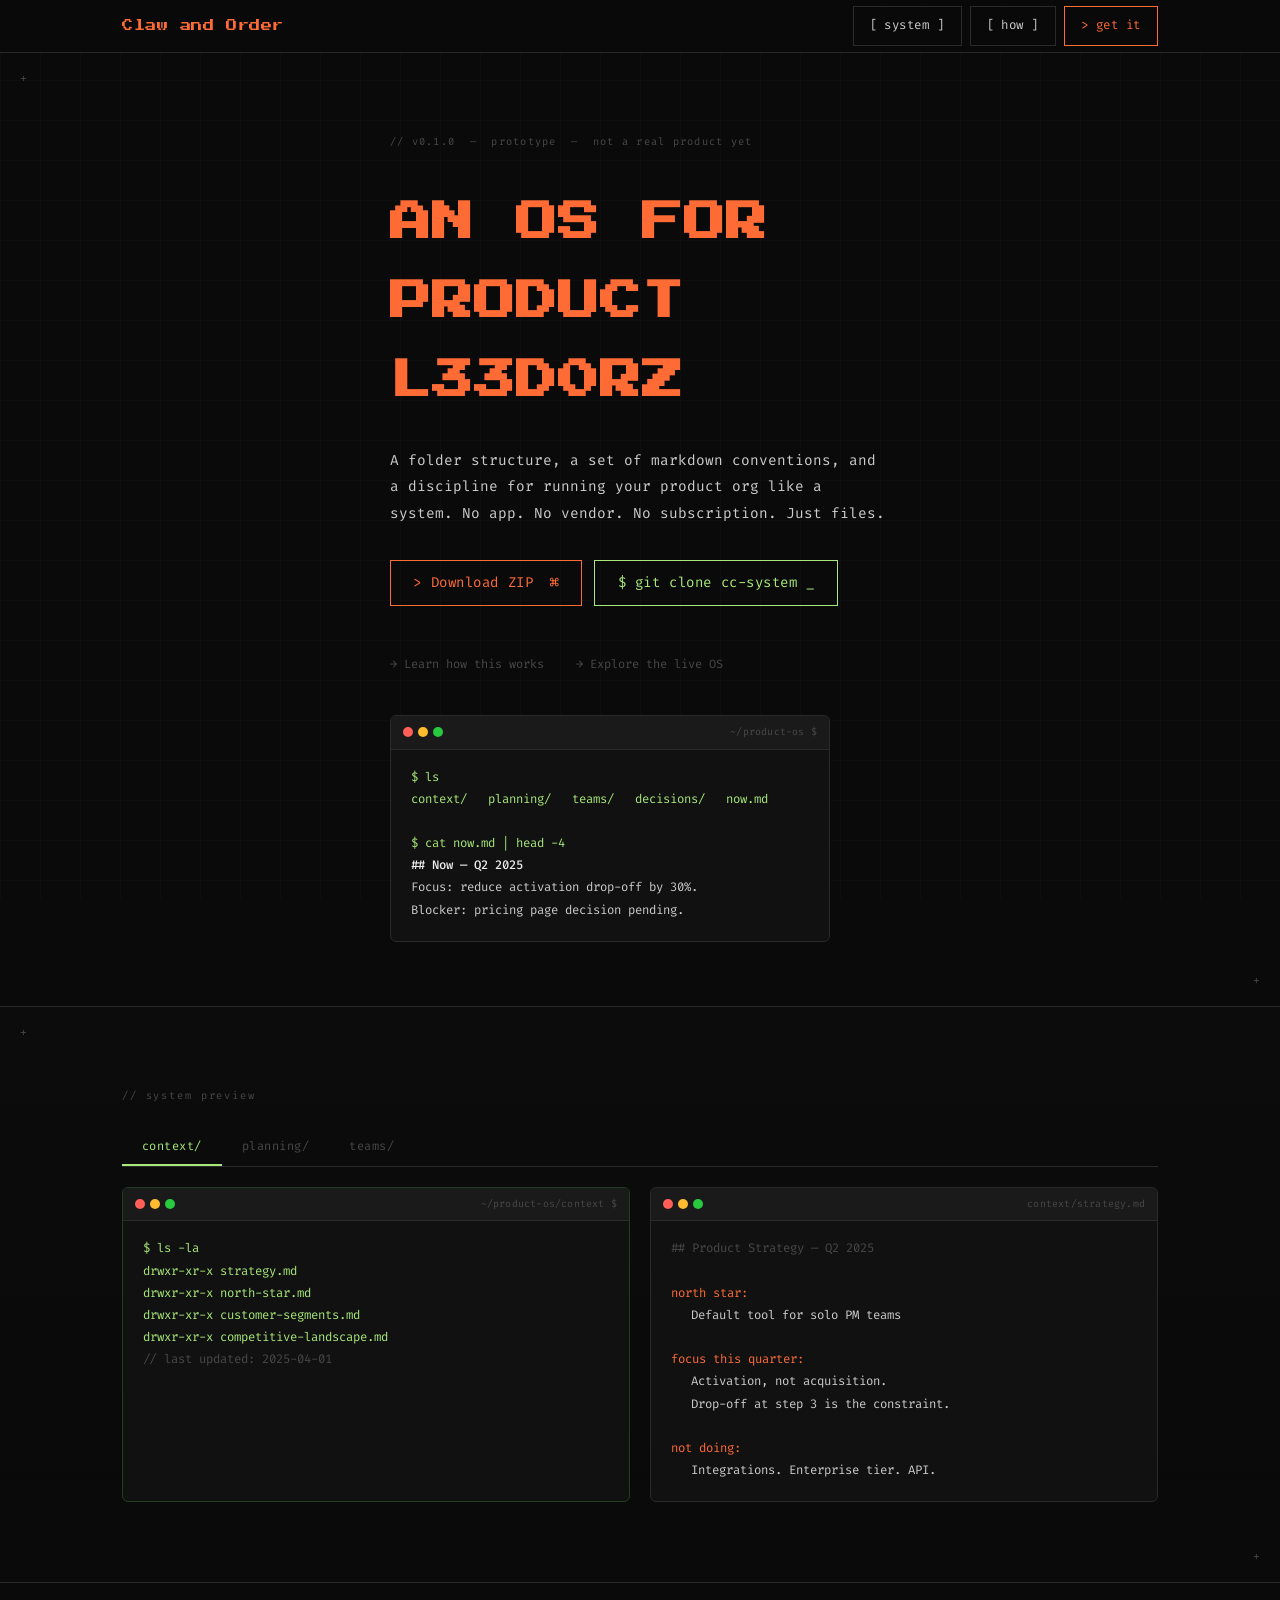
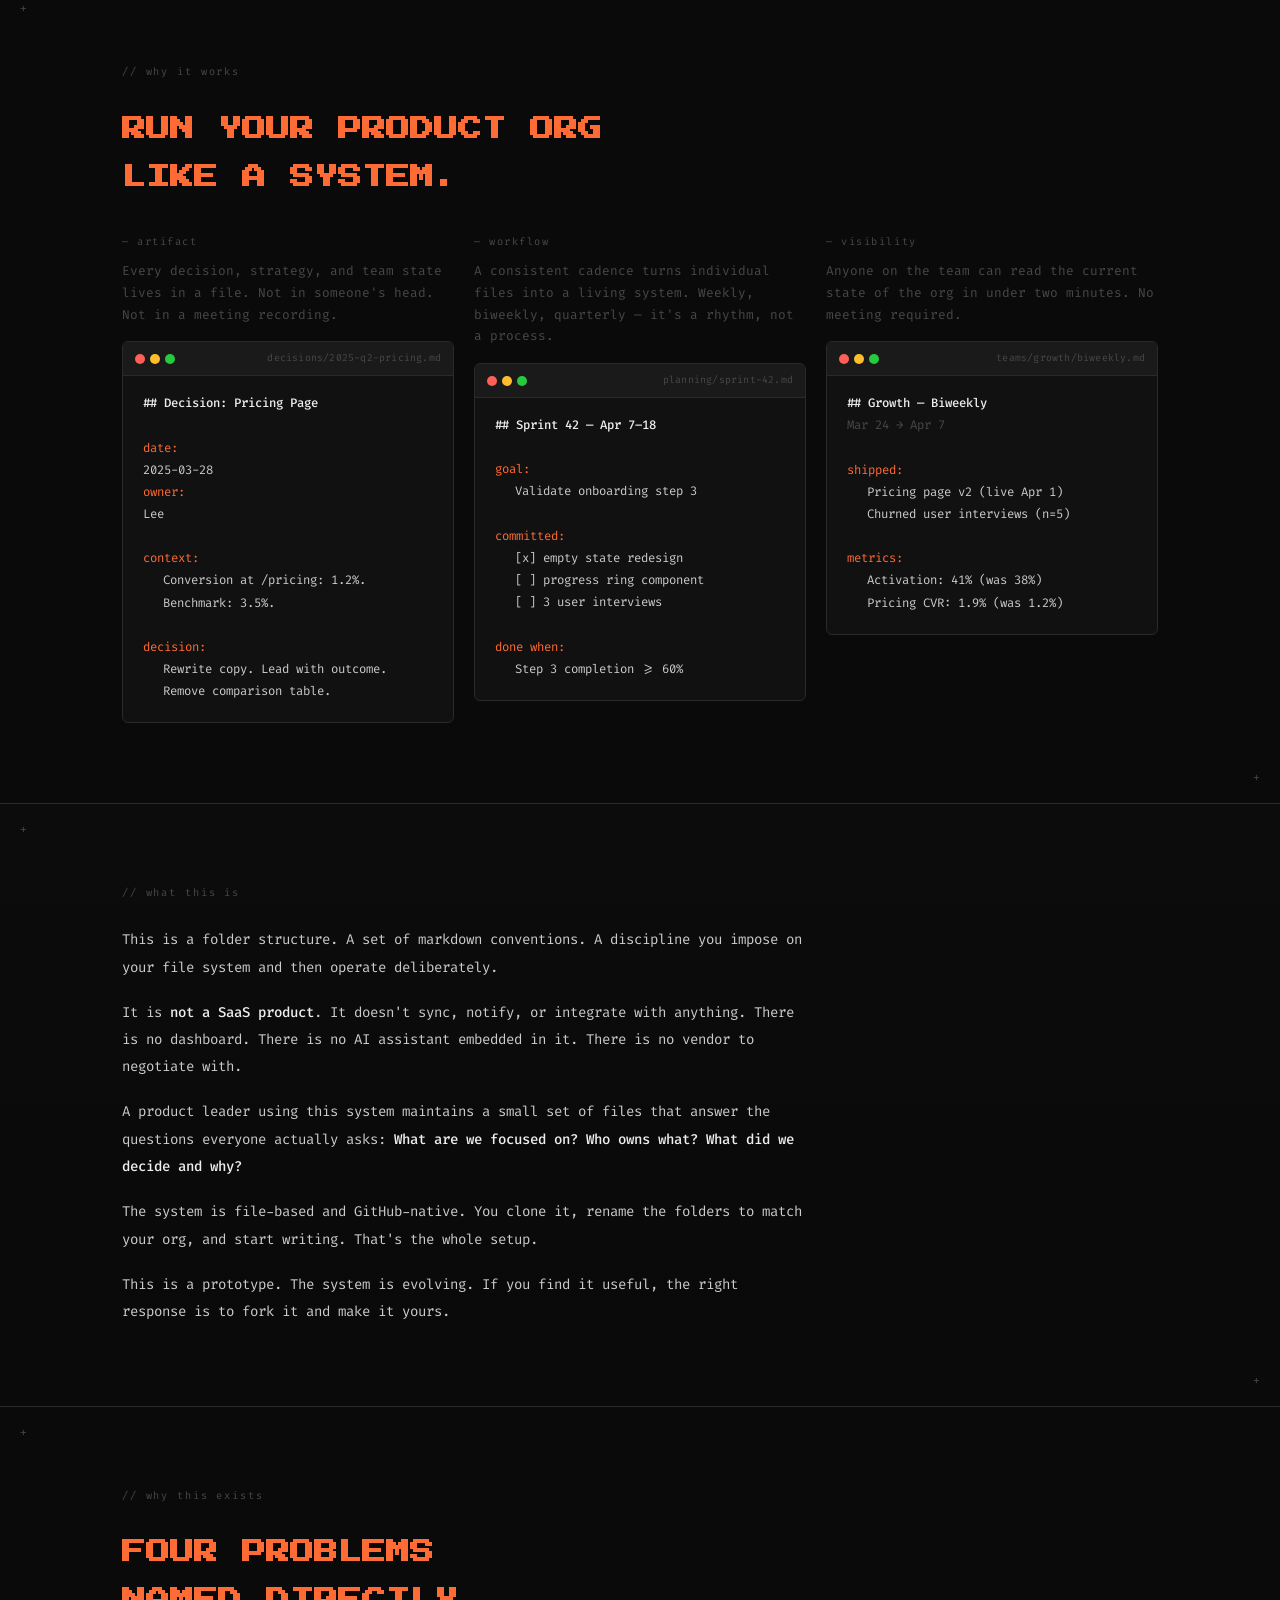
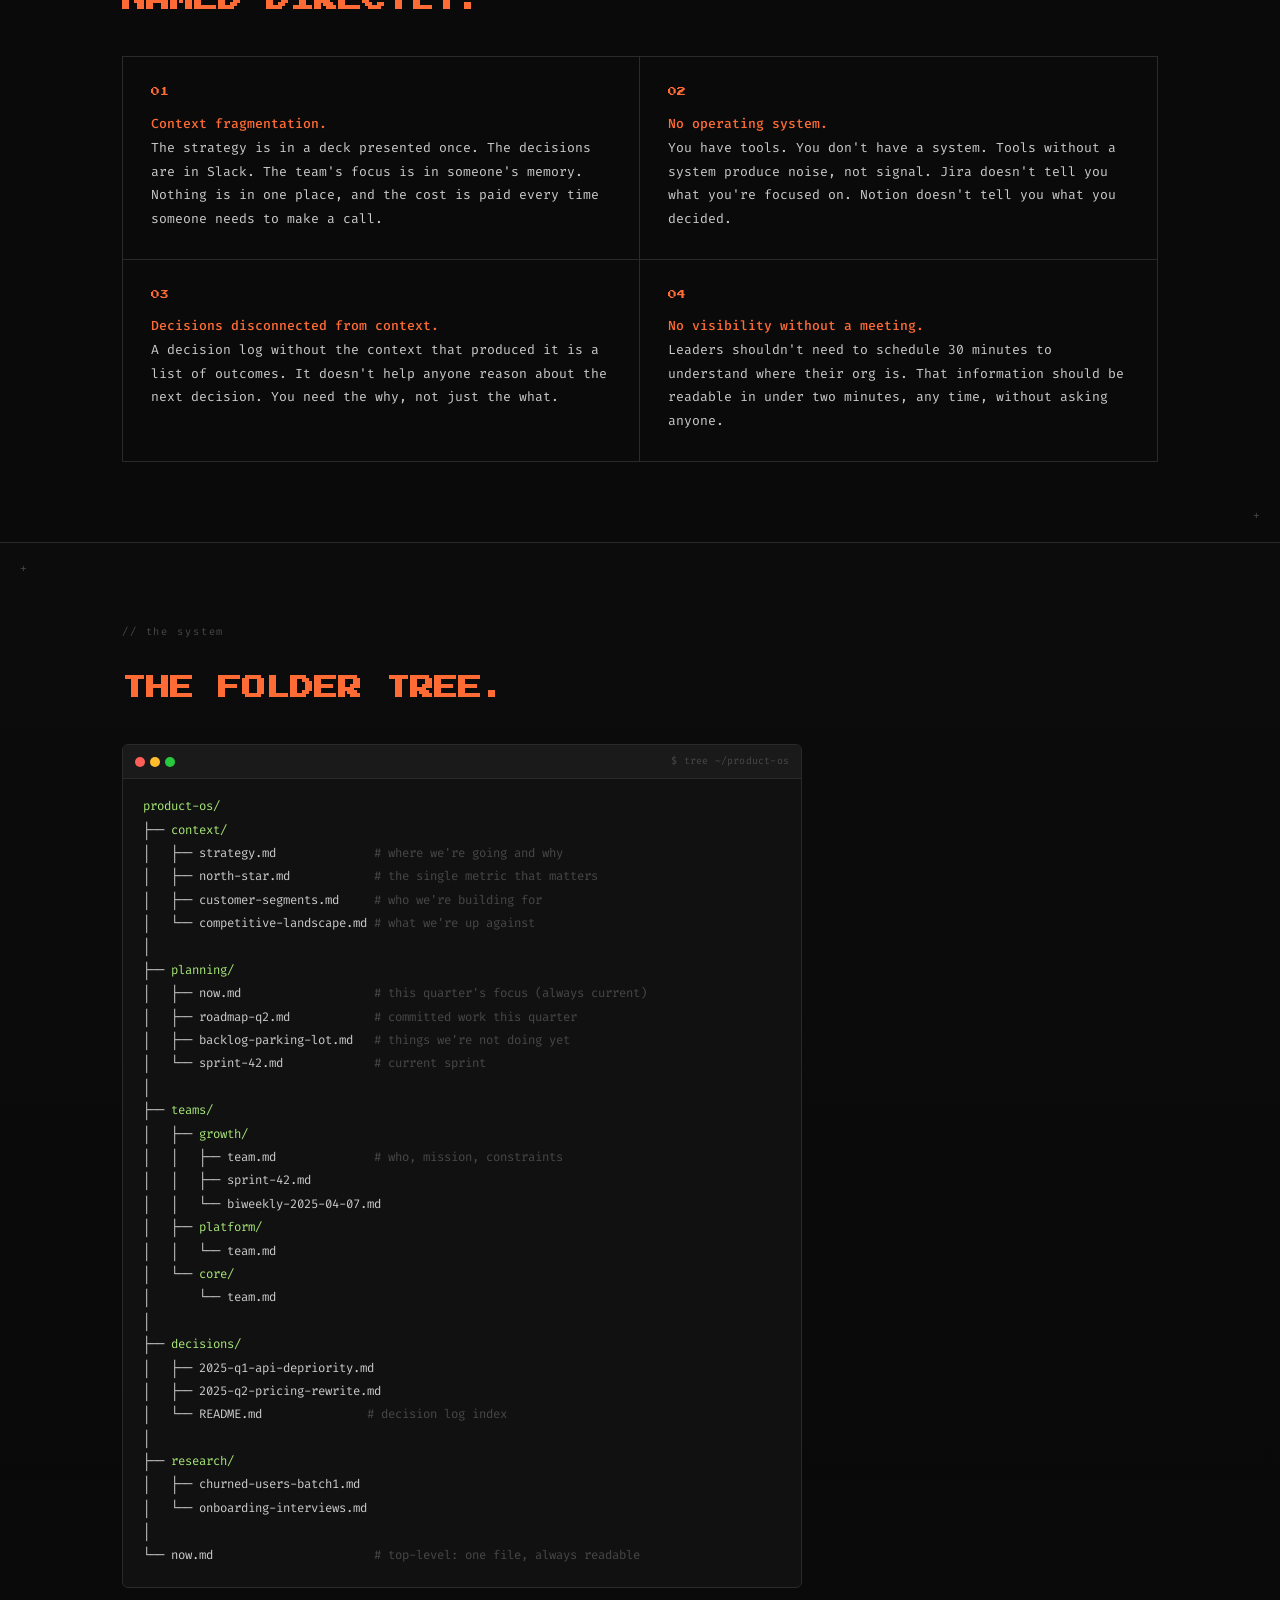
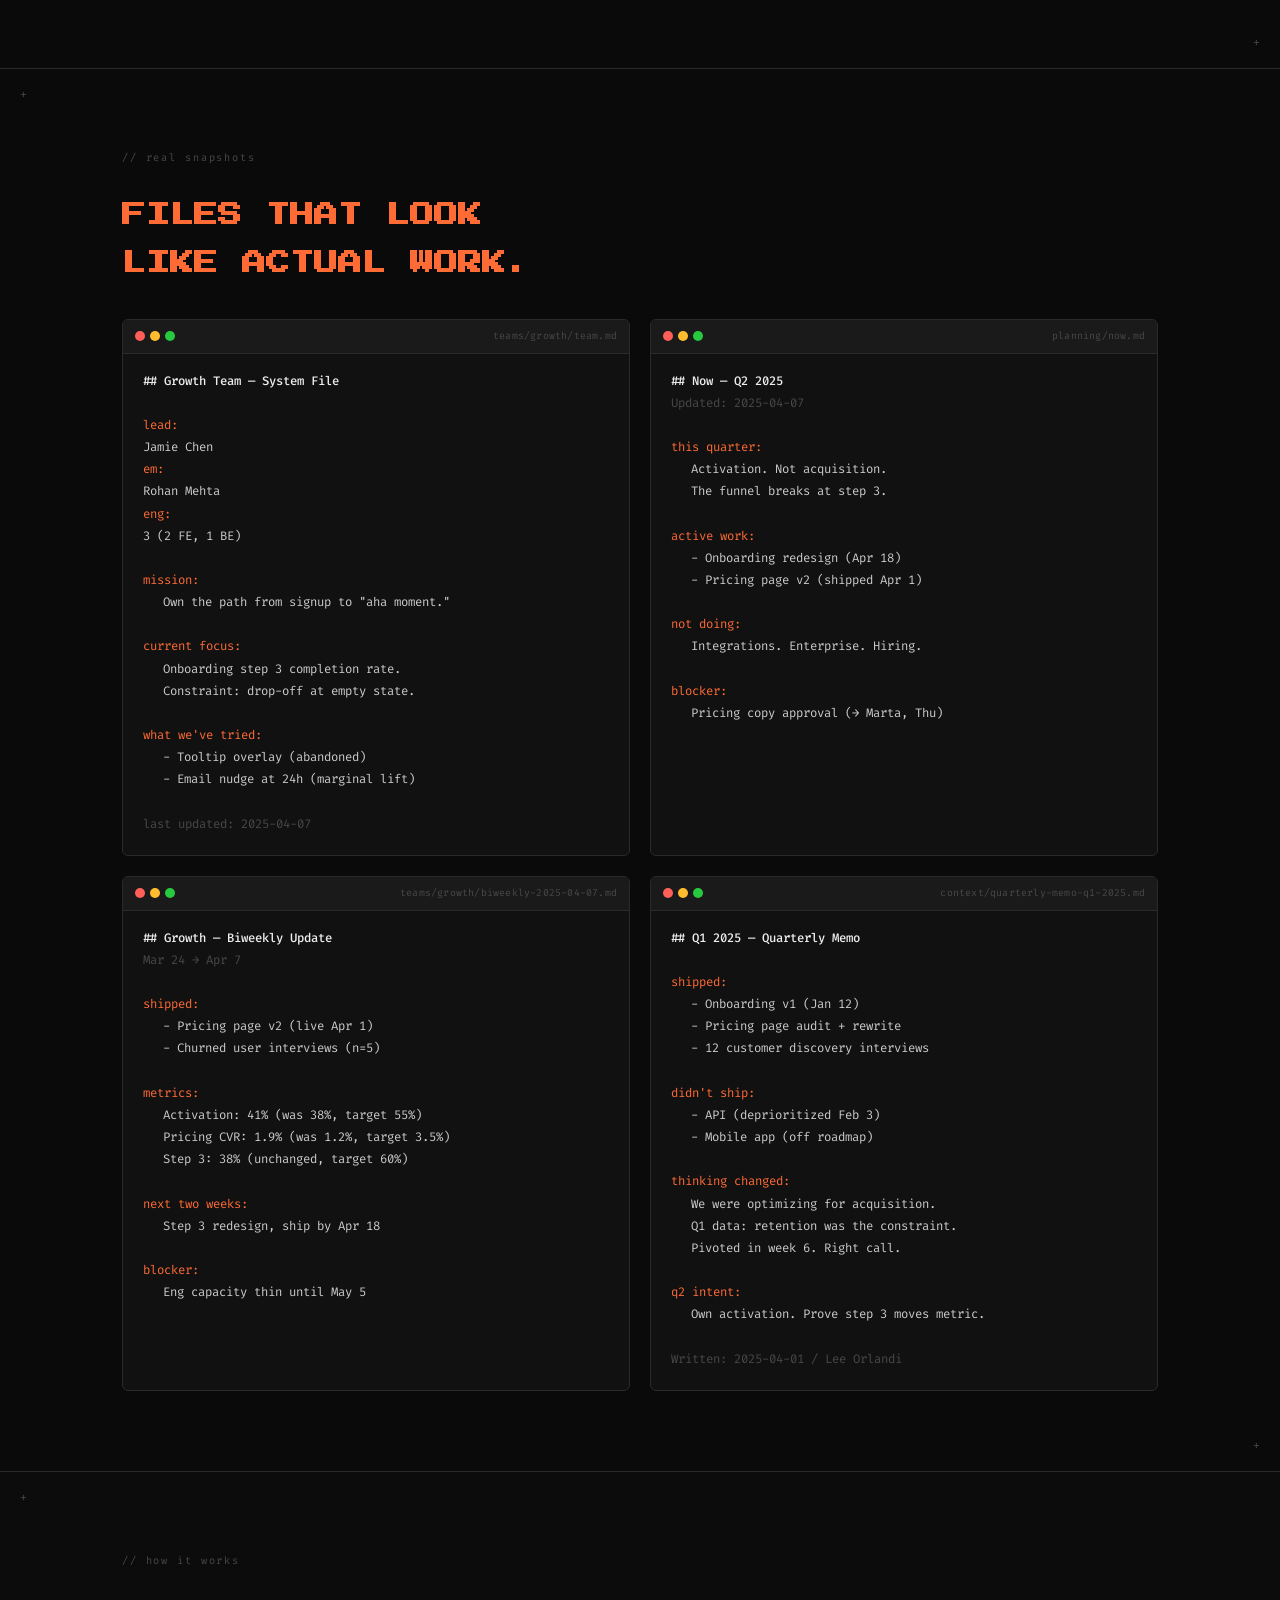
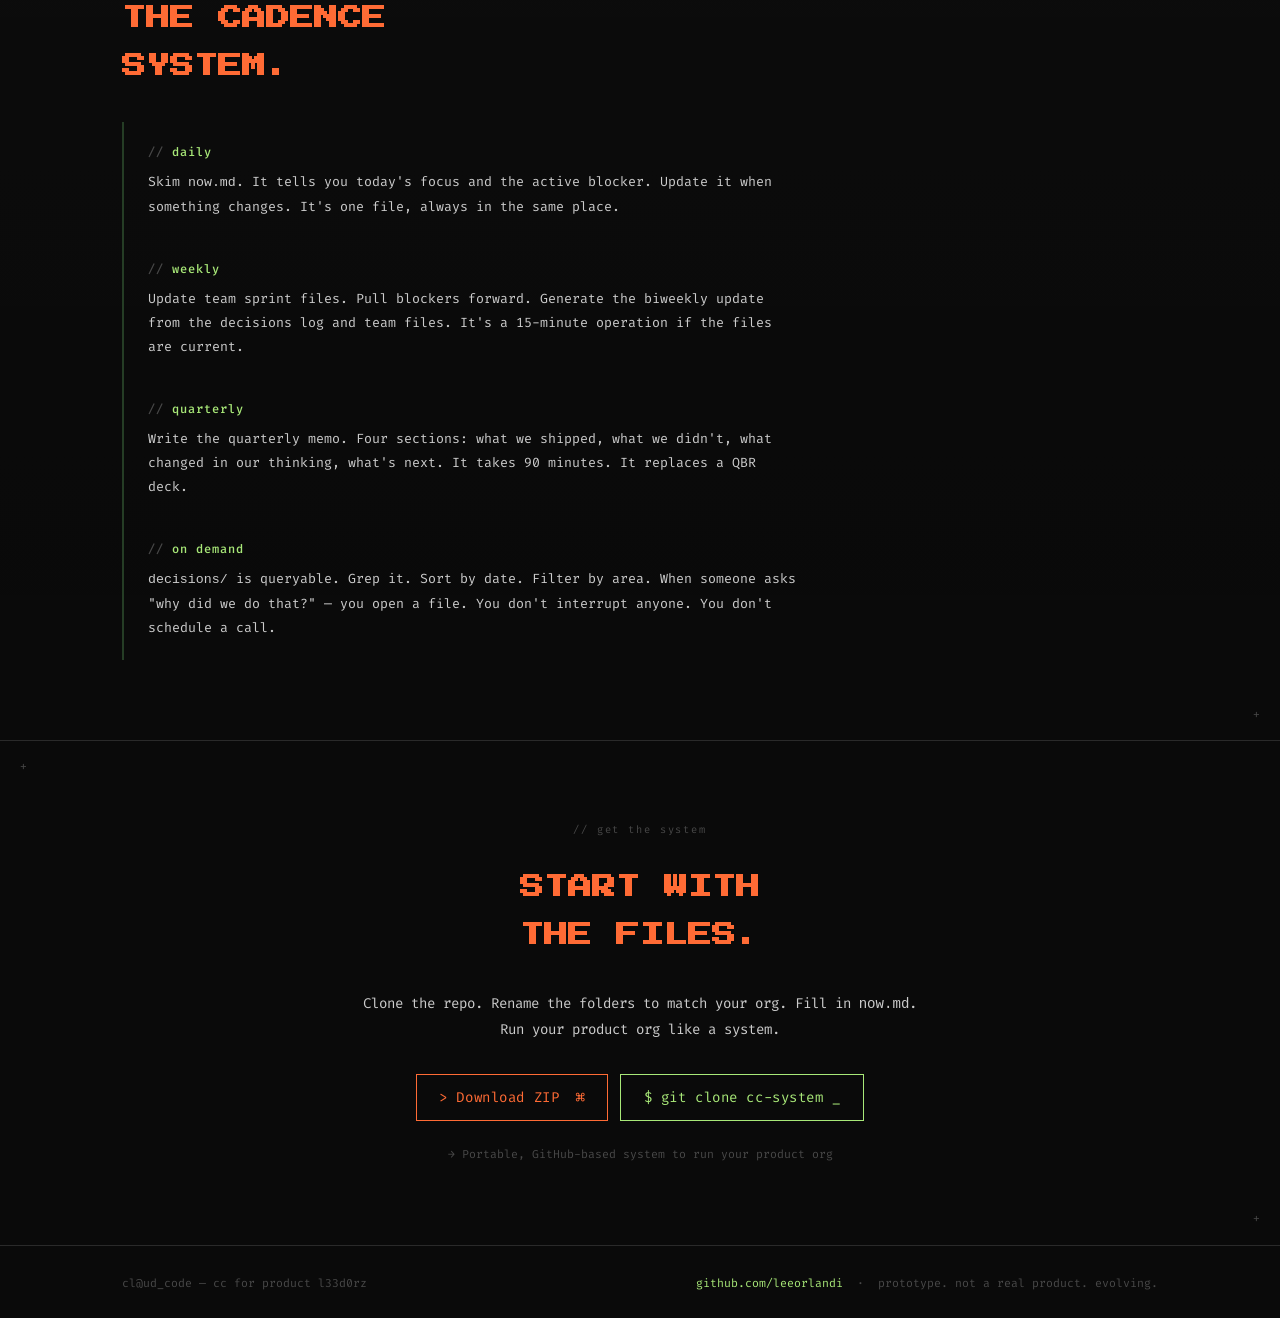
==== commit 79b4ee26: "rebrand nav logo to Claw and Order" ====
--- a/site/index.html
+++ b/site/index.html
@@ -16,7 +16,7 @@
   ════════════════════════════════════════════════ -->
   <nav class="nav">
     <div class="container nav__inner">
-      <span class="nav__logo">cl@ud_code&nbsp;_</span>
+      <span class="nav__logo">Claw and Order</span>
       <div class="nav__links">
         <a href="#system" class="btn">[ system ]</a>
         <a href="#how" class="btn">[ how ]</a>
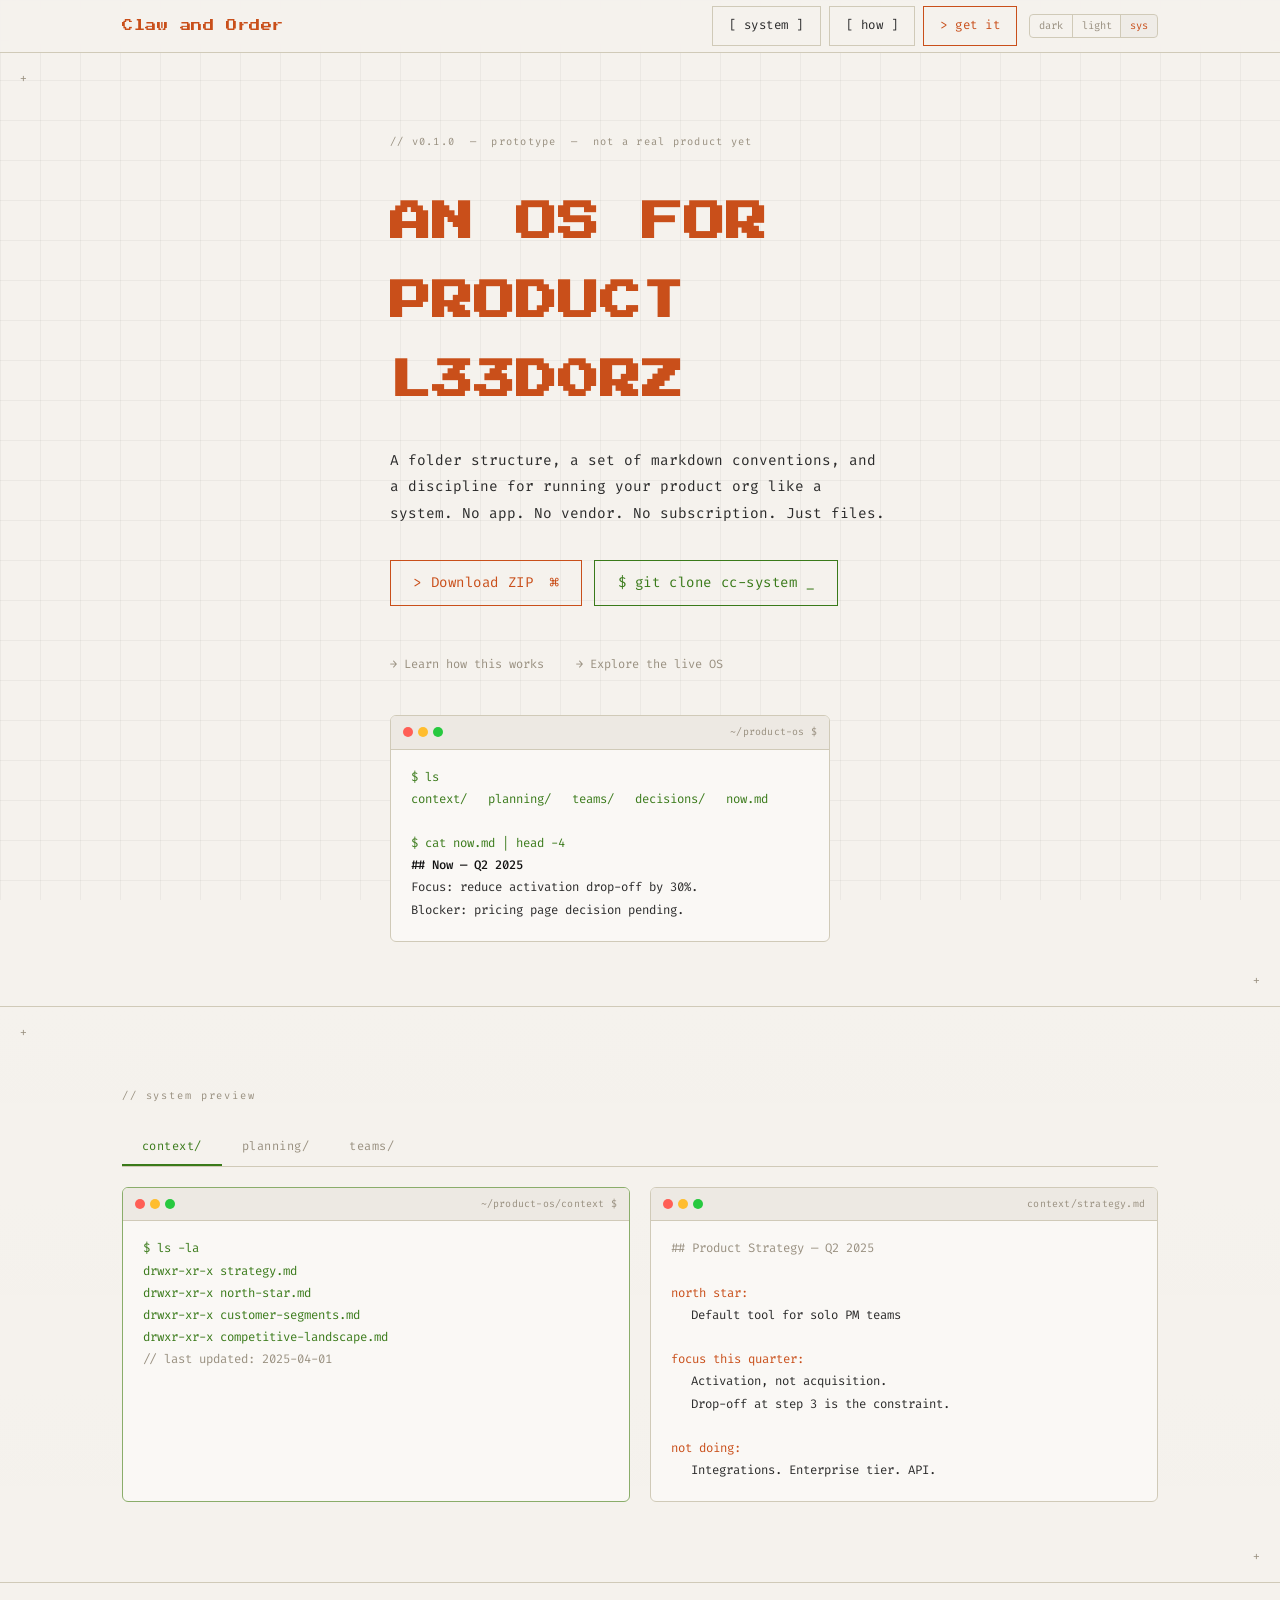
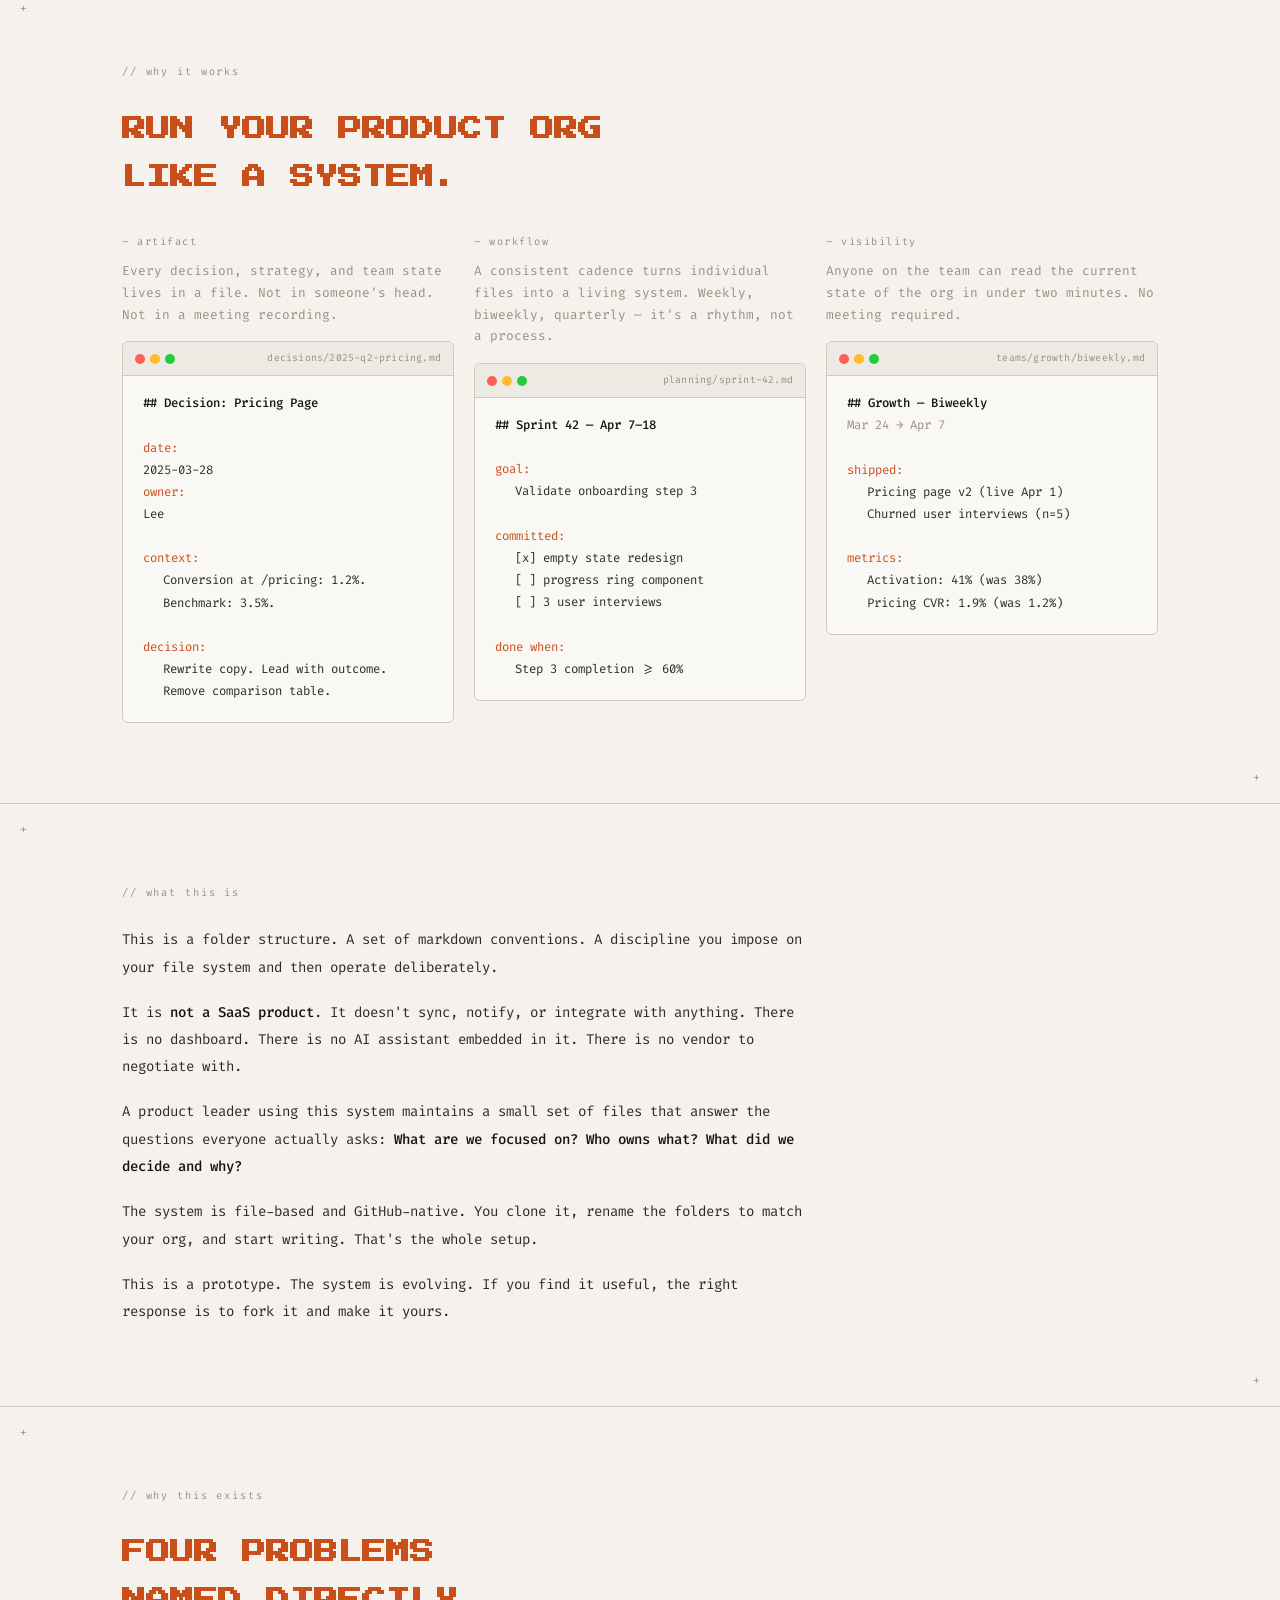
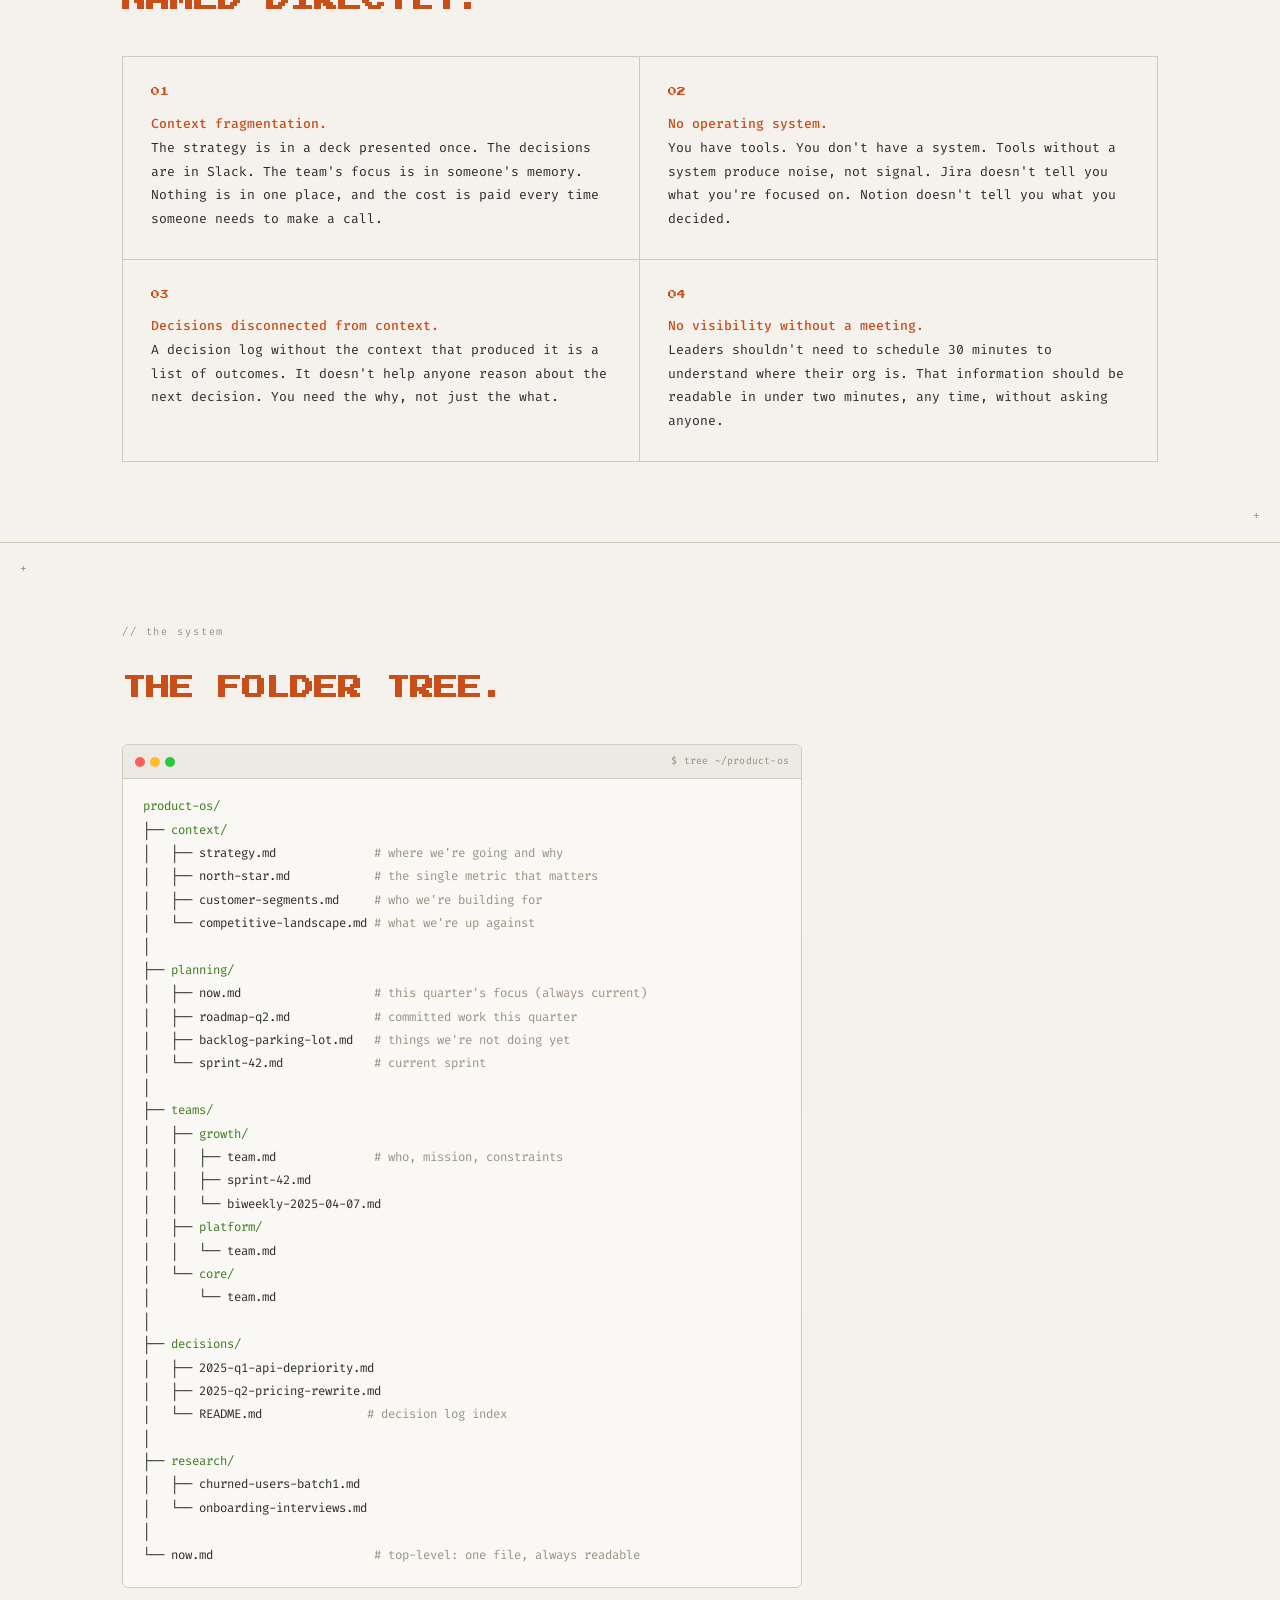
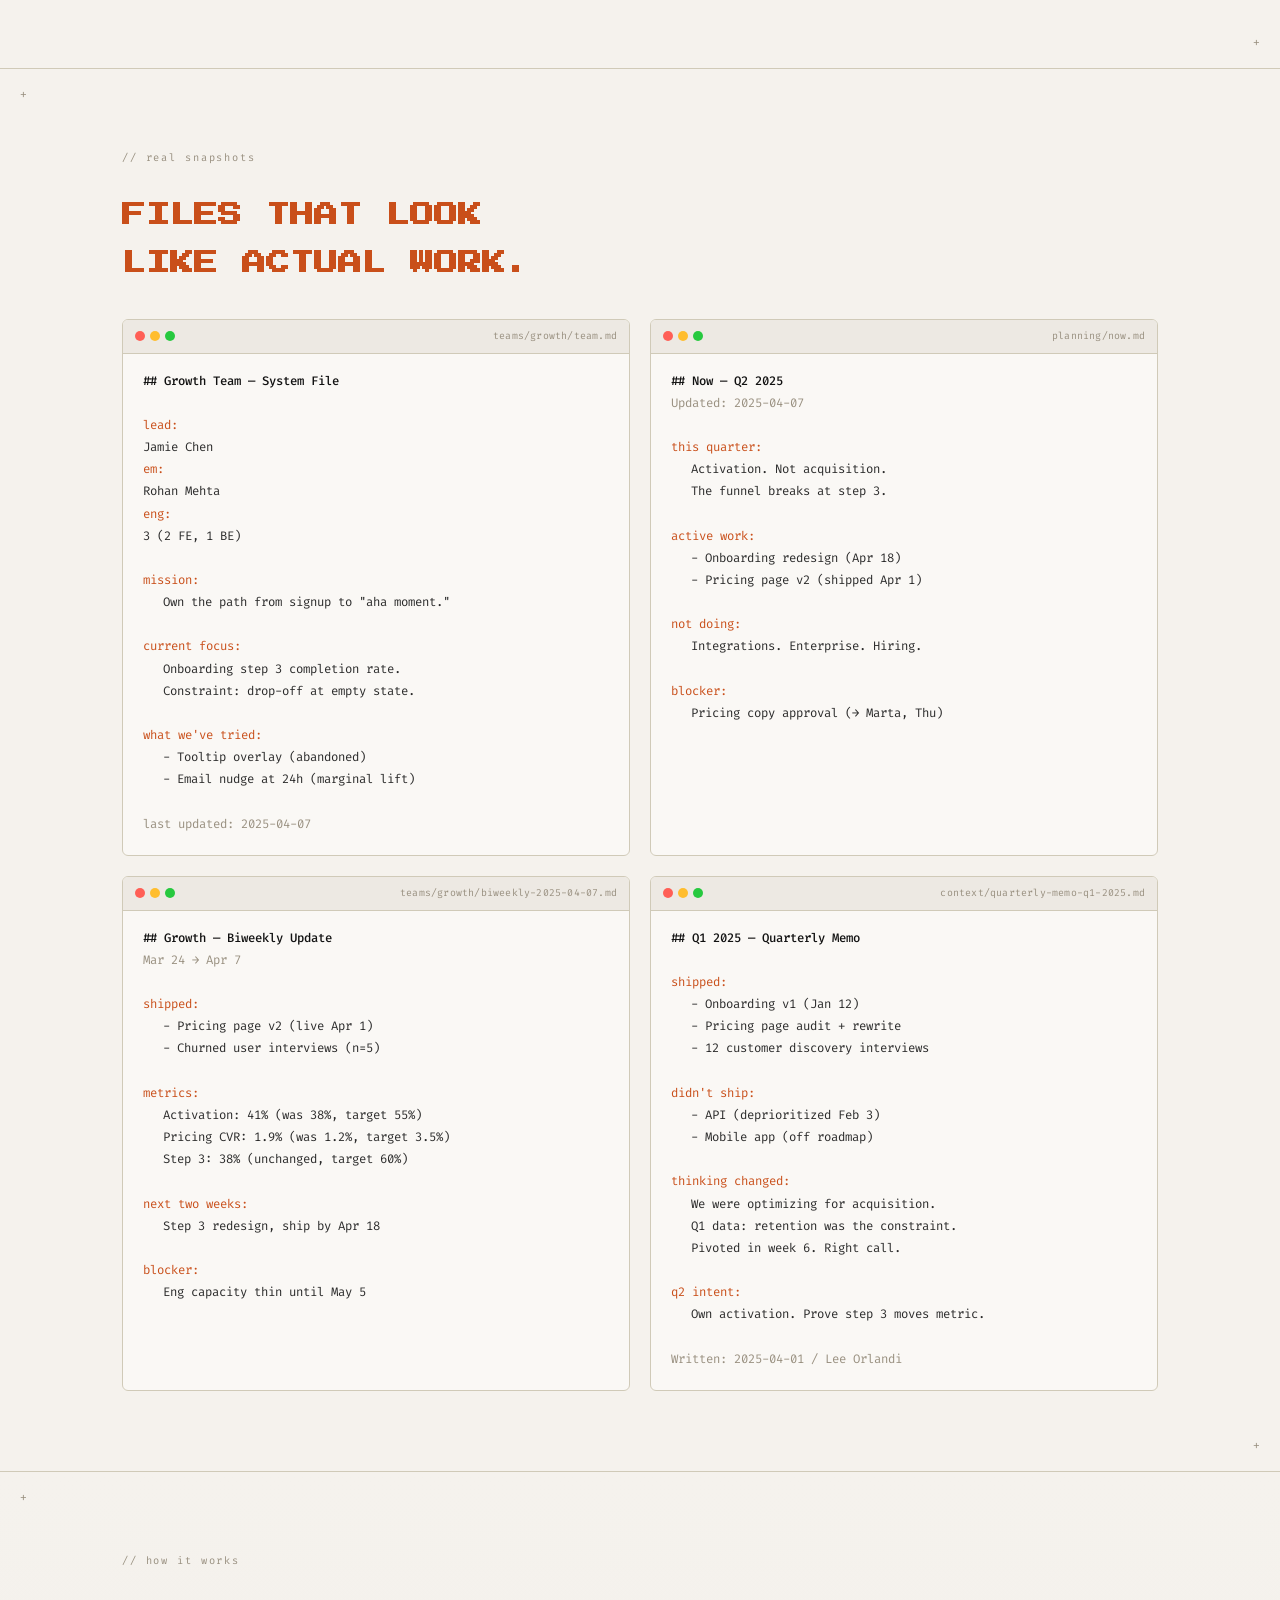
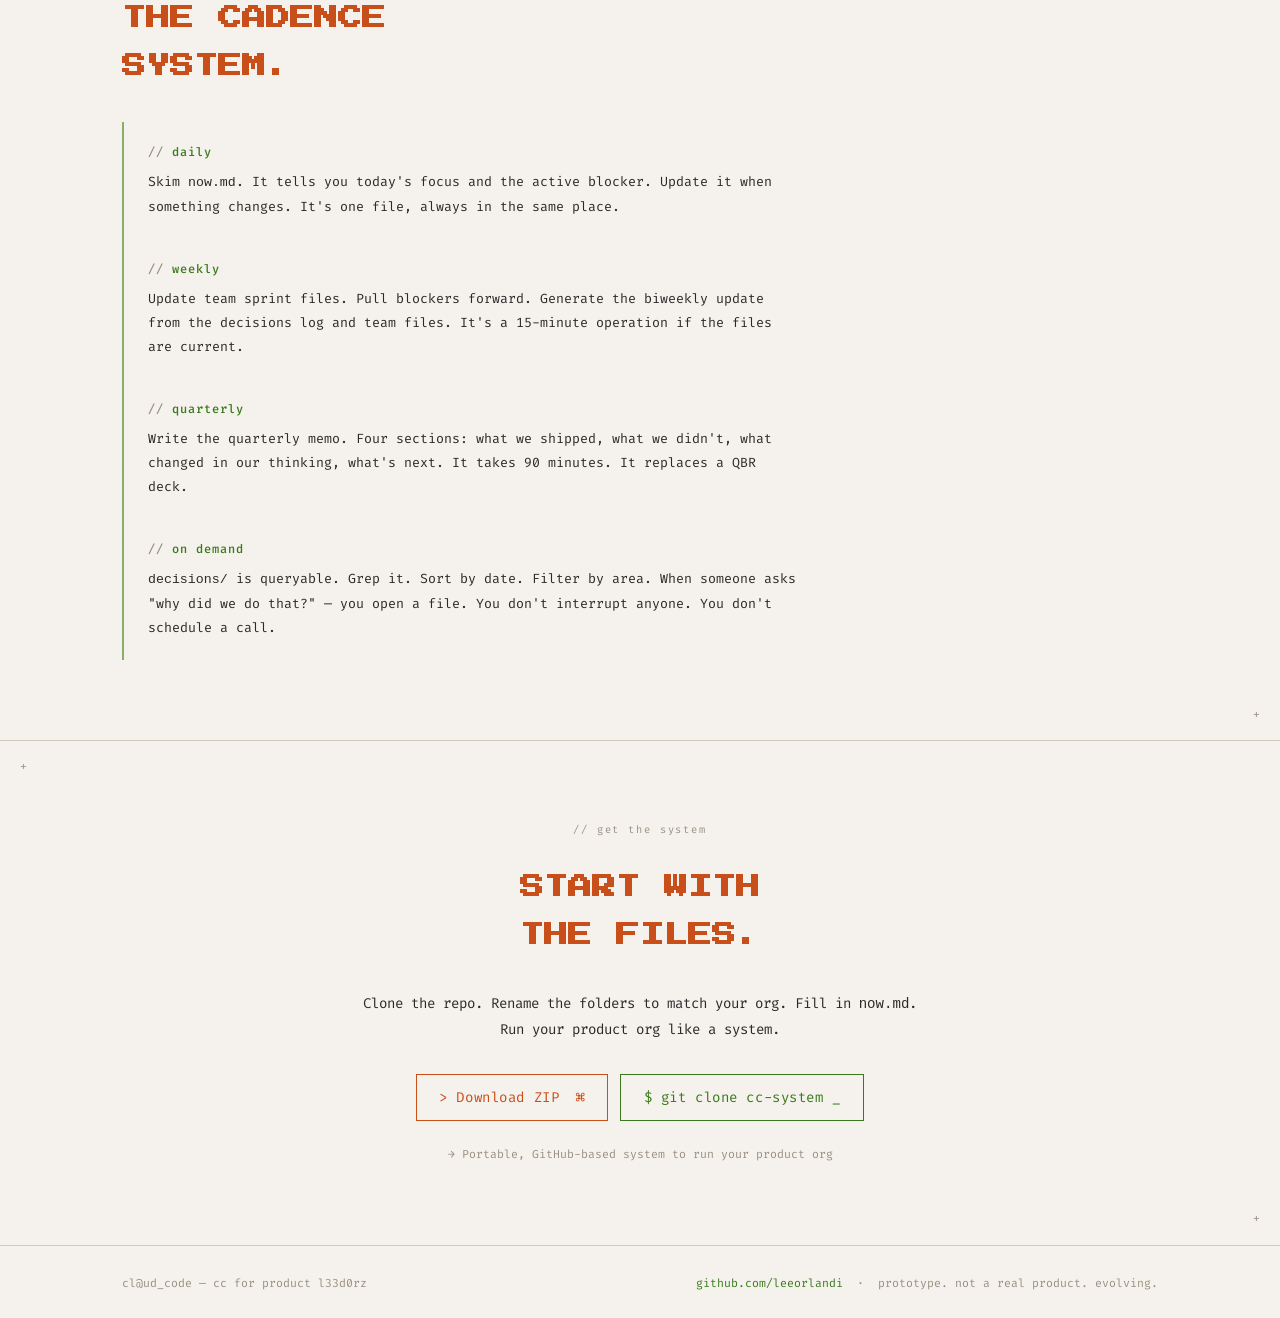
==== commit 237ecce8: "add dark/light/system theme toggle to nav" ====
--- a/site/index.html
+++ b/site/index.html
@@ -21,6 +21,11 @@
         <a href="#system" class="btn">[ system ]</a>
         <a href="#how" class="btn">[ how ]</a>
         <a href="#cta" class="btn btn--primary">&gt; get it</a>
+        <div class="theme-toggle" role="group" aria-label="Theme">
+          <button class="theme-toggle__btn" data-theme-btn="dark"  title="Dark">dark</button>
+          <button class="theme-toggle__btn" data-theme-btn="light" title="Light">light</button>
+          <button class="theme-toggle__btn" data-theme-btn="system" title="Match system">sys</button>
+        </div>
       </div>
     </div>
   </nav>
--- a/site/styles.css
+++ b/site/styles.css
@@ -4,7 +4,7 @@
 
 @import url('https://fonts.googleapis.com/css2?family=Press+Start+2P&family=Fira+Code:wght@400;500&display=swap');
 
-/* ── Custom Properties ── */
+/* ── Custom Properties — Dark (default) ── */
 :root {
   --bg:           #0a0a0a;
   --bg-terminal:  #111111;
@@ -23,6 +23,46 @@
   --grid-size:    40px;
   --radius:       6px;
   --max-width:    1100px;
+  --grid-line:    rgba(255,255,255,0.018);
+  --nav-bg:       rgba(10,10,10,0.92);
+}
+
+/* ── Light Mode ── */
+[data-theme="light"] {
+  --bg:           #f5f2ed;
+  --bg-terminal:  #faf8f5;
+  --bg-titlebar:  #ede9e3;
+  --border:       #d0cab8;
+  --border-green: #8aad6a;
+  --green:        #3a7a1a;
+  --green-dim:    #8aad6a;
+  --orange:       #c94f1a;
+  --orange-dim:   #e8a07a;
+  --text:         #2a2a2a;
+  --text-dim:     #999080;
+  --text-bright:  #111111;
+  --grid-line:    rgba(0,0,0,0.04);
+  --nav-bg:       rgba(245,242,237,0.94);
+}
+
+/* ── System preference (no explicit override) ── */
+@media (prefers-color-scheme: light) {
+  :root:not([data-theme="dark"]):not([data-theme="light"]) {
+    --bg:           #f5f2ed;
+    --bg-terminal:  #faf8f5;
+    --bg-titlebar:  #ede9e3;
+    --border:       #d0cab8;
+    --border-green: #8aad6a;
+    --green:        #3a7a1a;
+    --green-dim:    #8aad6a;
+    --orange:       #c94f1a;
+    --orange-dim:   #e8a07a;
+    --text:         #2a2a2a;
+    --text-dim:     #999080;
+    --text-bright:  #111111;
+    --grid-line:    rgba(0,0,0,0.04);
+    --nav-bg:       rgba(245,242,237,0.94);
+  }
 }
 
 /* ── Reset ── */
@@ -48,8 +88,8 @@
   z-index: 0;
   pointer-events: none;
   background-image:
-    linear-gradient(rgba(255,255,255,0.018) 1px, transparent 1px),
-    linear-gradient(90deg, rgba(255,255,255,0.018) 1px, transparent 1px);
+    linear-gradient(var(--grid-line) 1px, transparent 1px),
+    linear-gradient(90deg, var(--grid-line) 1px, transparent 1px);
   background-size: var(--grid-size) var(--grid-size);
 }
 
@@ -80,7 +120,7 @@
   top: 0;
   z-index: 100;
   border-bottom: 1px solid var(--border);
-  background: rgba(10,10,10,0.92);
+  background: var(--nav-bg);
   backdrop-filter: blur(8px);
   -webkit-backdrop-filter: blur(8px);
 }
@@ -103,6 +143,43 @@
   display: flex;
   align-items: center;
   gap: 0.5rem;
+}
+
+/* ── Theme Toggle ── */
+.theme-toggle {
+  display: flex;
+  align-items: center;
+  border: 1px solid var(--border);
+  border-radius: 4px;
+  overflow: hidden;
+  margin-left: 0.25rem;
+}
+
+.theme-toggle__btn {
+  background: transparent;
+  border: none;
+  padding: 0.35rem 0.55rem;
+  font-family: var(--font-mono);
+  font-size: 0.65rem;
+  color: var(--text-dim);
+  cursor: pointer;
+  line-height: 1;
+  transition: background 0.15s, color 0.15s;
+  white-space: nowrap;
+}
+
+.theme-toggle__btn + .theme-toggle__btn {
+  border-left: 1px solid var(--border);
+}
+
+.theme-toggle__btn:hover {
+  color: var(--text);
+  background: rgba(128,128,128,0.08);
+}
+
+.theme-toggle__btn.active {
+  color: var(--orange);
+  background: rgba(128,128,128,0.06);
 }
 
 /* ── Buttons ── */
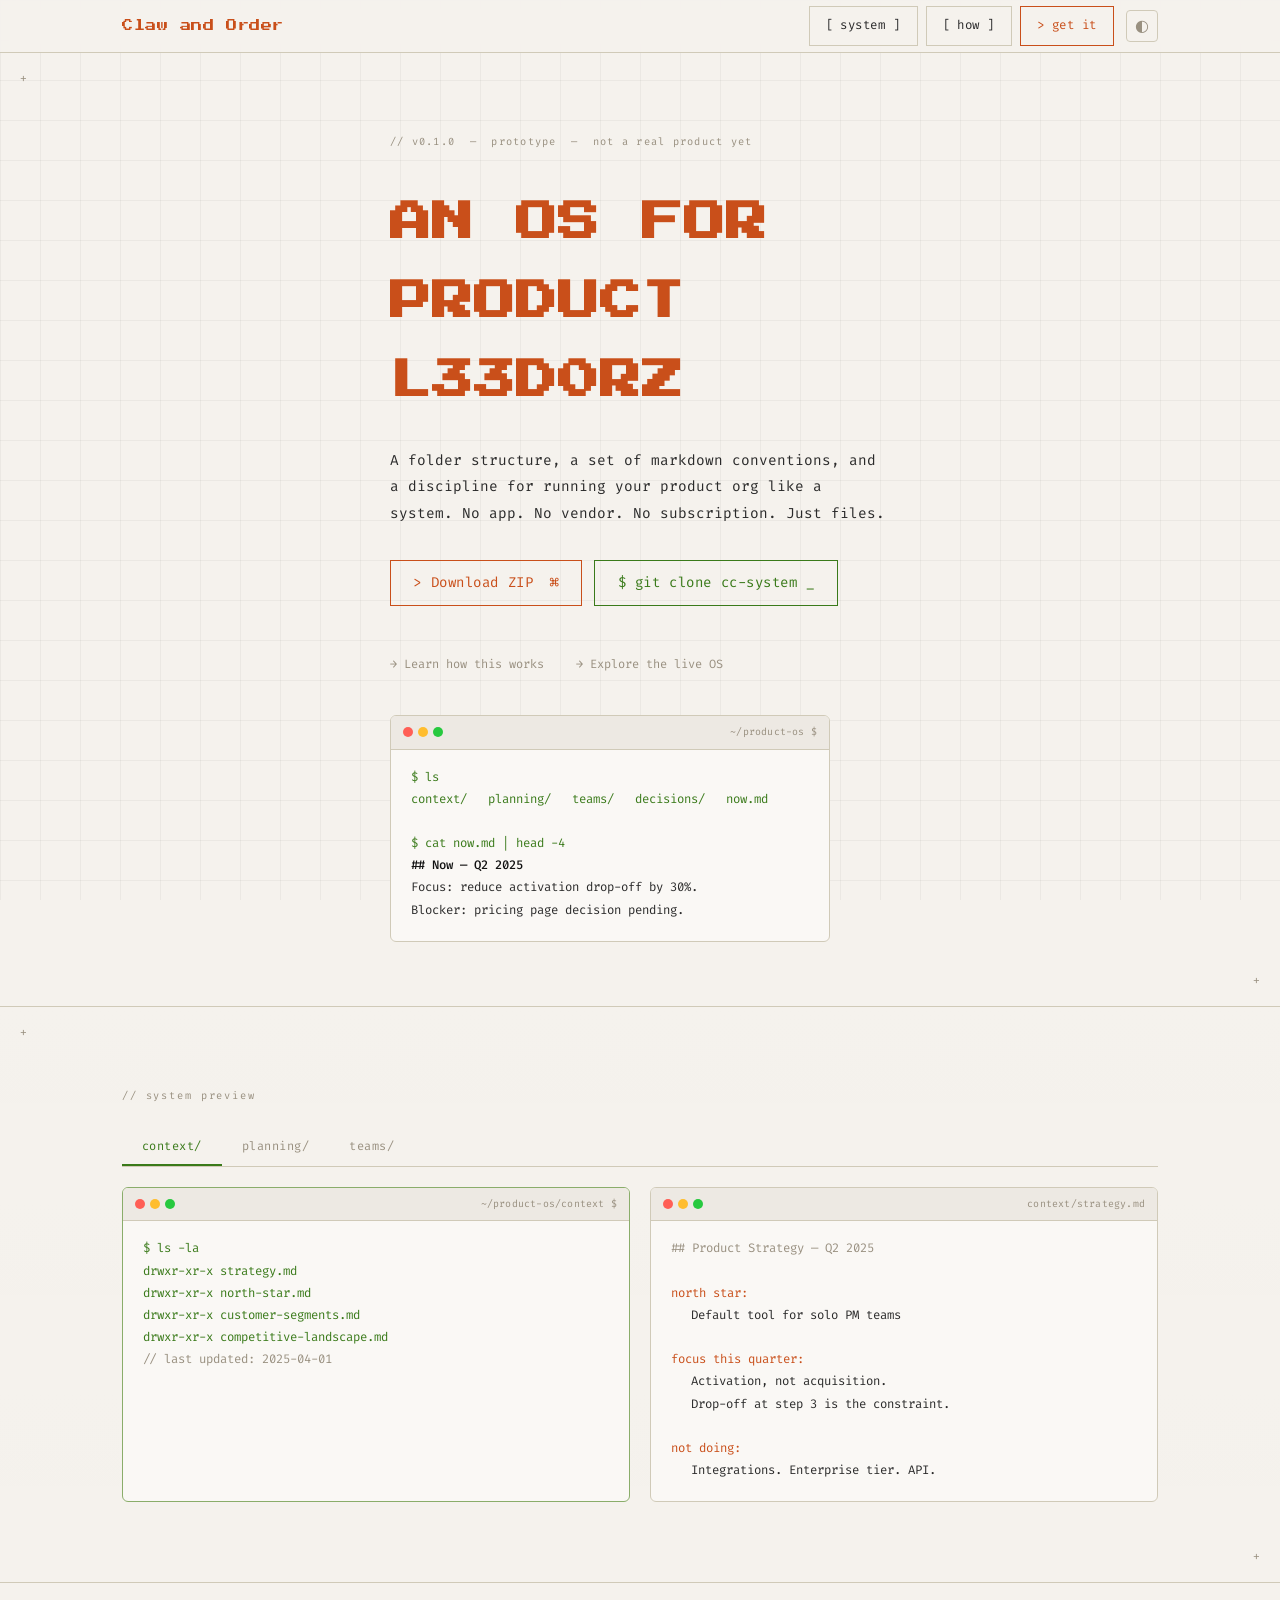
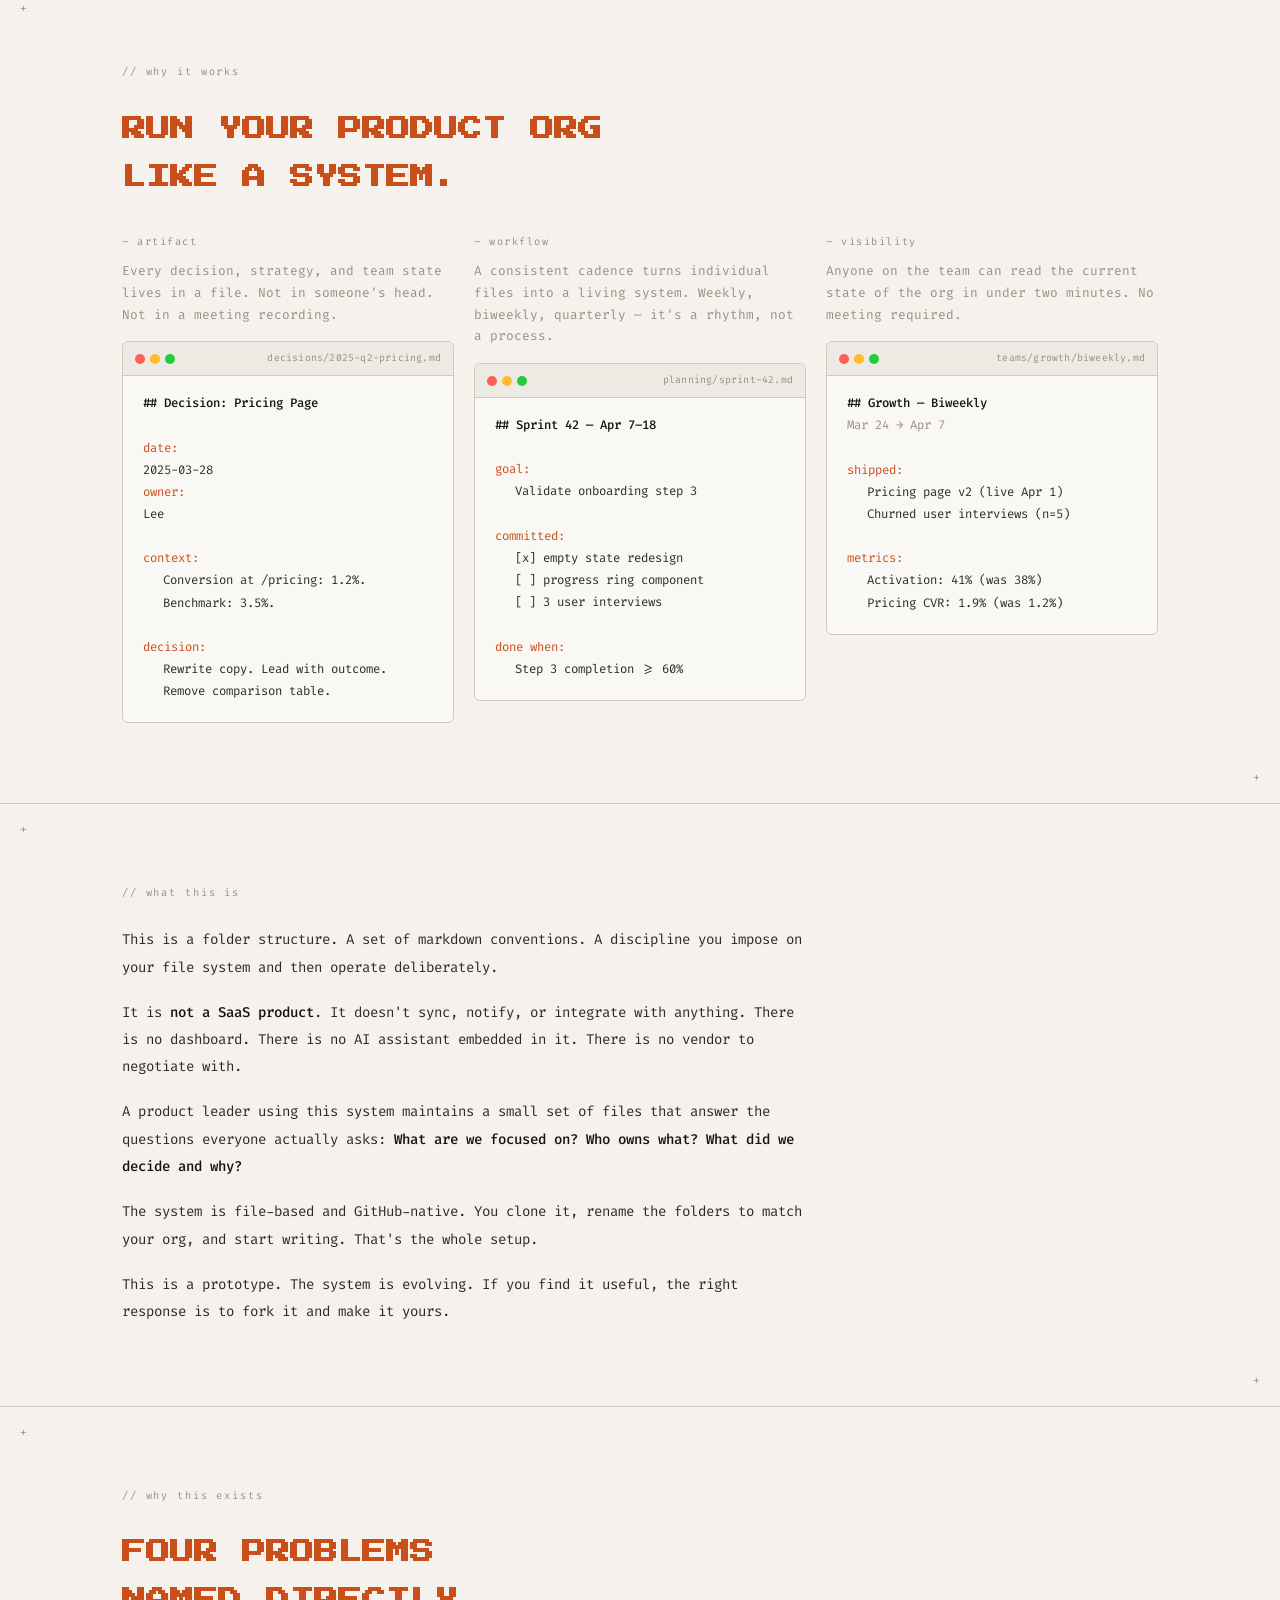
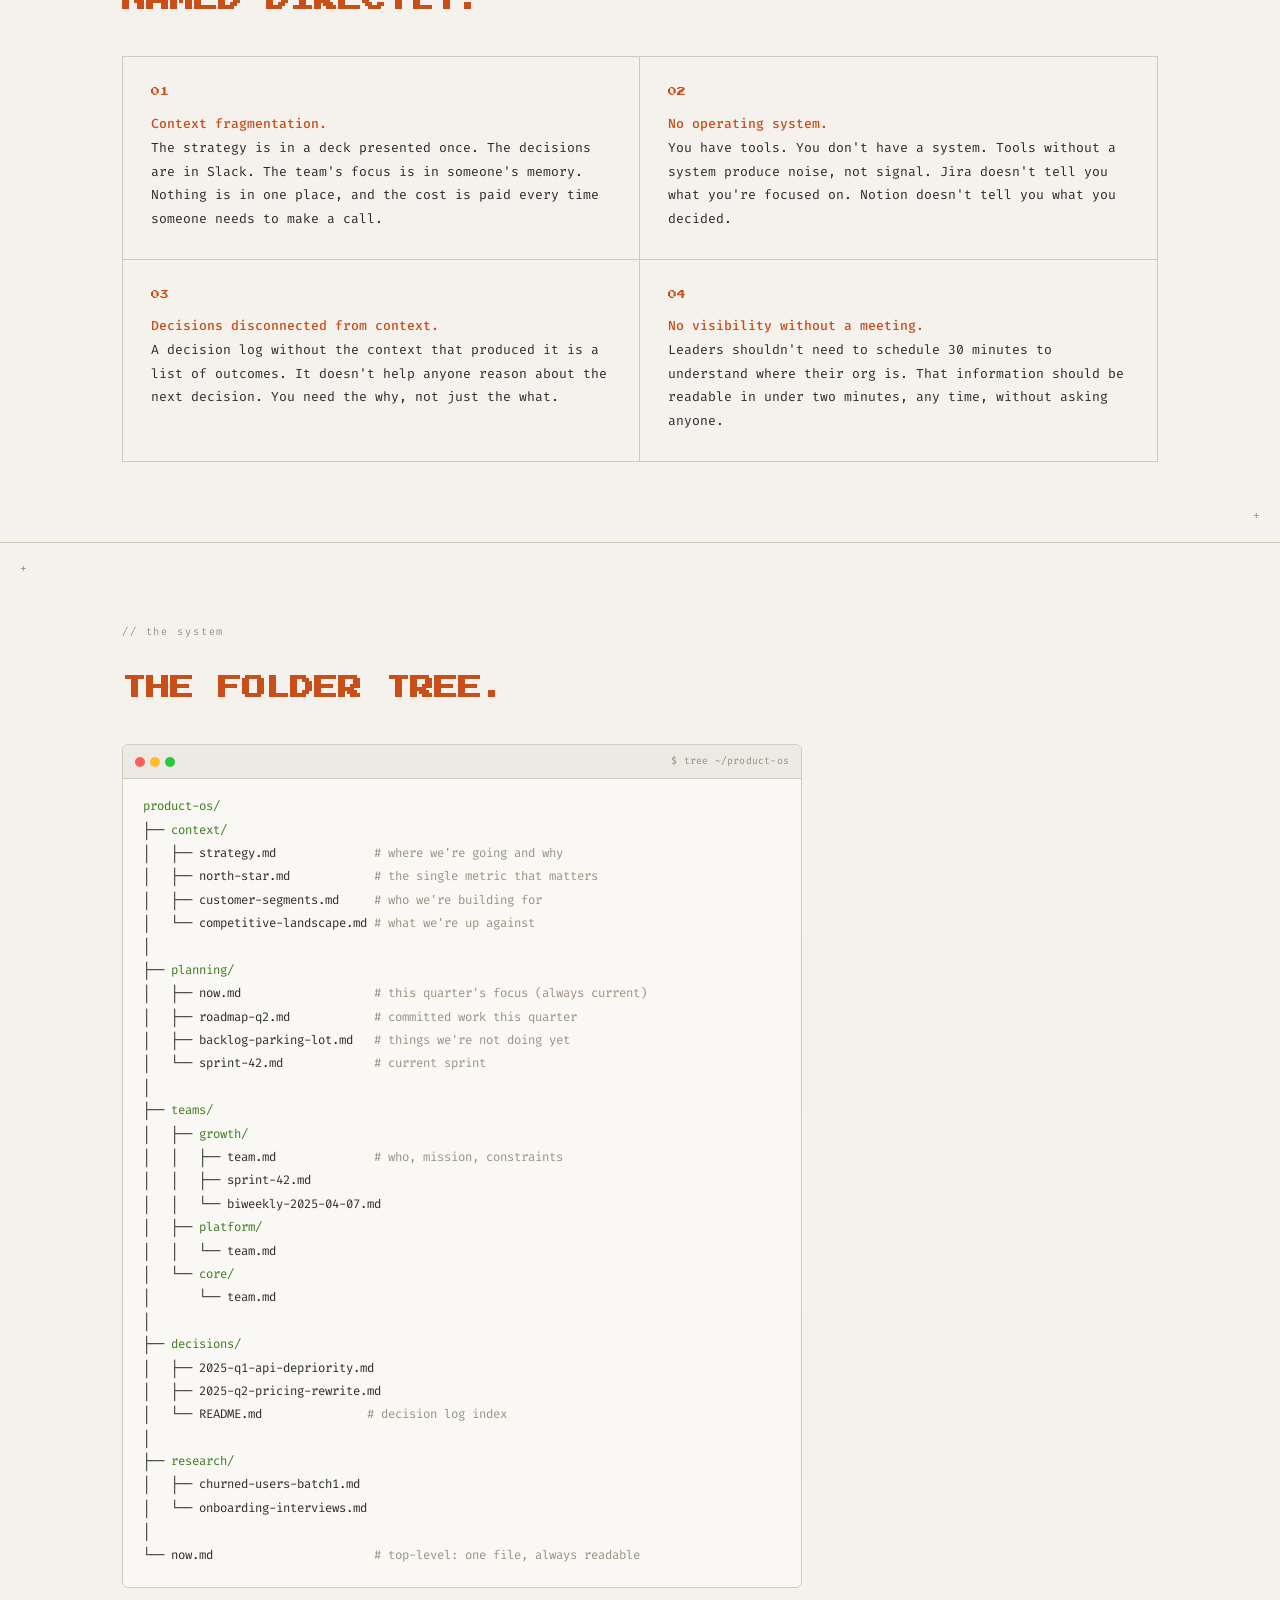
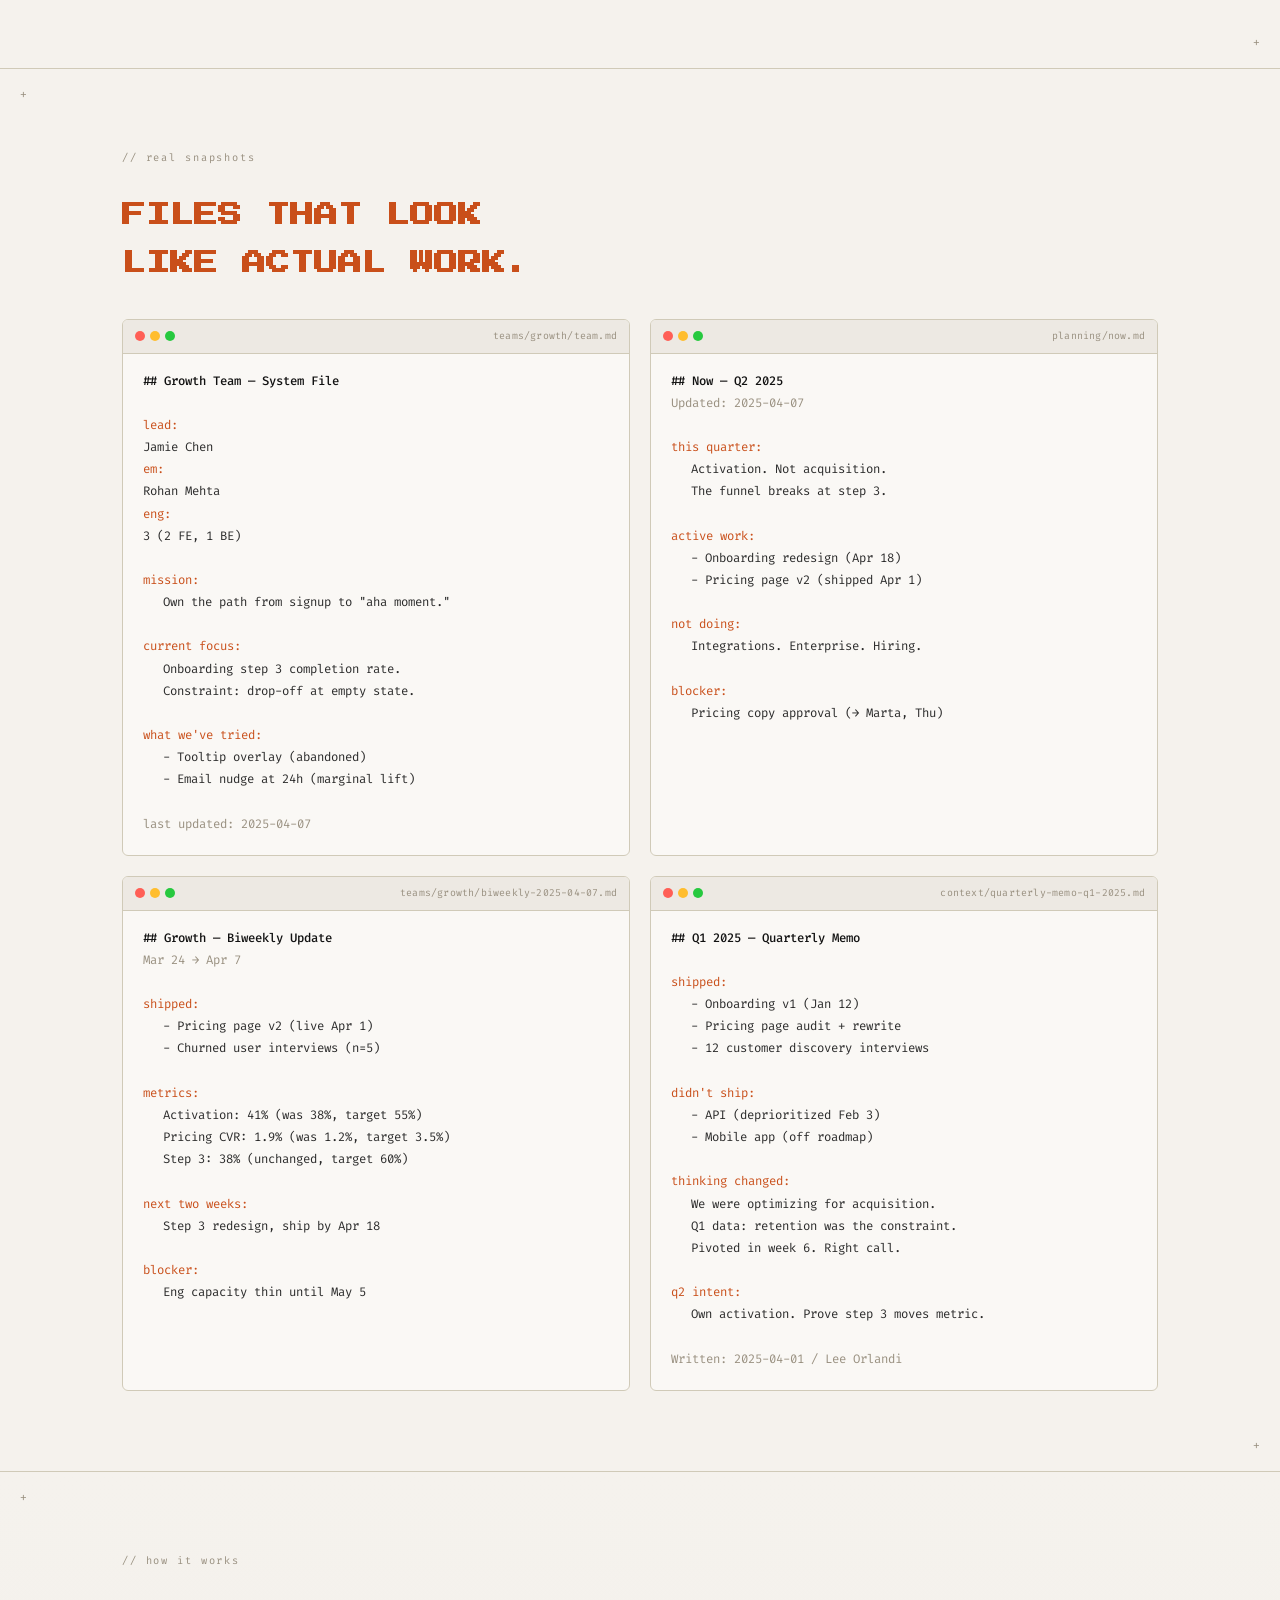
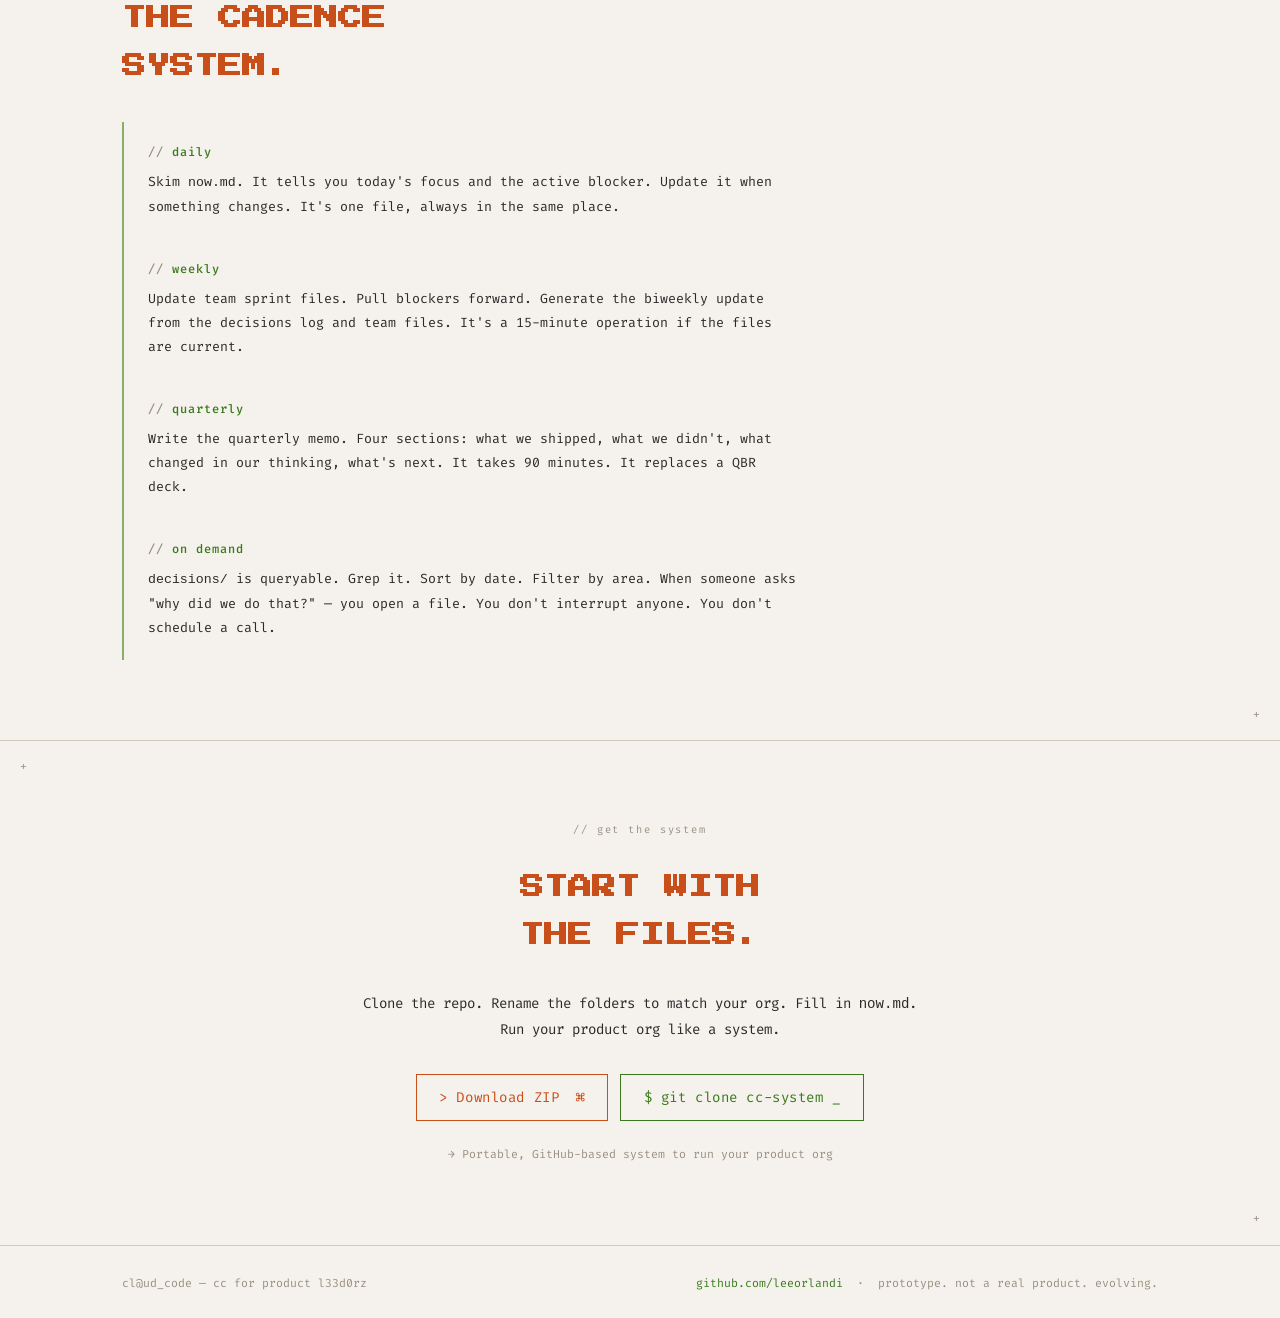
==== commit 0317eecc: "replace theme segmented control with icon button + modal (auto/light/dark)" ====
--- a/site/index.html
+++ b/site/index.html
@@ -21,11 +21,9 @@
         <a href="#system" class="btn">[ system ]</a>
         <a href="#how" class="btn">[ how ]</a>
         <a href="#cta" class="btn btn--primary">&gt; get it</a>
-        <div class="theme-toggle" role="group" aria-label="Theme">
-          <button class="theme-toggle__btn" data-theme-btn="dark"  title="Dark">dark</button>
-          <button class="theme-toggle__btn" data-theme-btn="light" title="Light">light</button>
-          <button class="theme-toggle__btn" data-theme-btn="system" title="Match system">sys</button>
-        </div>
+        <button class="theme-icon-btn" id="theme-icon-btn" aria-label="Theme" title="Theme">
+          <span class="theme-icon-btn__icon" id="theme-nav-icon"></span>
+        </button>
       </div>
     </div>
   </nav>
@@ -573,6 +571,46 @@
     </div>
   </footer>
 
+  <!-- Theme Modal -->
+  <div class="theme-modal-backdrop" id="theme-modal-backdrop" hidden>
+    <div class="theme-modal" role="dialog" aria-modal="true" aria-labelledby="theme-modal-title">
+      <div class="theme-modal__header">
+        <span class="theme-modal__title" id="theme-modal-title">Dark mode</span>
+        <button class="theme-modal__close" id="theme-modal-close" aria-label="Close">&#x2715;</button>
+      </div>
+      <div class="theme-modal__tiles">
+        <button class="theme-tile" data-theme-tile="system">
+          <span class="theme-tile__icon">&#9680;</span>
+          <span class="theme-tile__label">Auto</span>
+        </button>
+        <button class="theme-tile" data-theme-tile="light">
+          <span class="theme-tile__icon">
+            <svg width="22" height="22" viewBox="0 0 24 24" fill="none" stroke="currentColor" stroke-width="1.8" stroke-linecap="round" stroke-linejoin="round">
+              <circle cx="12" cy="12" r="4"/>
+              <line x1="12" y1="2" x2="12" y2="4"/><line x1="12" y1="20" x2="12" y2="22"/>
+              <line x1="4.22" y1="4.22" x2="5.64" y2="5.64"/><line x1="18.36" y1="18.36" x2="19.78" y2="19.78"/>
+              <line x1="2" y1="12" x2="4" y2="12"/><line x1="20" y1="12" x2="22" y2="12"/>
+              <line x1="4.22" y1="19.78" x2="5.64" y2="18.36"/><line x1="18.36" y1="5.64" x2="19.78" y2="4.22"/>
+            </svg>
+          </span>
+          <span class="theme-tile__label">Light</span>
+        </button>
+        <button class="theme-tile" data-theme-tile="dark">
+          <span class="theme-tile__icon">
+            <svg width="20" height="20" viewBox="0 0 24 24" fill="currentColor">
+              <path d="M21 12.79A9 9 0 1 1 11.21 3 7 7 0 0 0 21 12.79z"/>
+            </svg>
+          </span>
+          <span class="theme-tile__label">Dark</span>
+        </button>
+      </div>
+      <div class="theme-modal__actions">
+        <button class="theme-modal__save" id="theme-modal-save">Save</button>
+        <button class="theme-modal__cancel" id="theme-modal-cancel">Cancel</button>
+      </div>
+    </div>
+  </div>
+
   <script src="main.js"></script>
 </body>
 </html>
--- a/site/styles.css
+++ b/site/styles.css
@@ -145,42 +145,163 @@
   gap: 0.5rem;
 }
 
-/* ── Theme Toggle ── */
-.theme-toggle {
-  display: flex;
-  align-items: center;
+/* ── Theme Icon Button (nav) ── */
+.theme-icon-btn {
+  display: flex;
+  align-items: center;
+  justify-content: center;
+  width: 32px;
+  height: 32px;
+  background: transparent;
   border: 1px solid var(--border);
   border-radius: 4px;
-  overflow: hidden;
+  cursor: pointer;
+  color: var(--text-dim);
+  transition: color 0.15s, border-color 0.15s;
   margin-left: 0.25rem;
-}
-
-.theme-toggle__btn {
+  flex-shrink: 0;
+}
+
+.theme-icon-btn:hover {
+  color: var(--text);
+  border-color: var(--text-dim);
+}
+
+.theme-icon-btn__icon {
+  font-size: 1rem;
+  line-height: 1;
+  display: flex;
+  align-items: center;
+  justify-content: center;
+}
+
+/* ── Theme Modal ── */
+.theme-modal-backdrop {
+  position: fixed;
+  inset: 0;
+  z-index: 200;
+  background: rgba(0,0,0,0.55);
+  display: flex;
+  align-items: center;
+  justify-content: center;
+}
+
+.theme-modal-backdrop[hidden] { display: none; }
+
+.theme-modal {
+  background: var(--bg-terminal);
+  border: 1px solid var(--border);
+  border-radius: 8px;
+  padding: 1.5rem;
+  width: 340px;
+  max-width: calc(100vw - 2rem);
+  box-shadow: 0 24px 64px rgba(0,0,0,0.5);
+}
+
+.theme-modal__header {
+  display: flex;
+  align-items: center;
+  justify-content: space-between;
+  margin-bottom: 1.25rem;
+}
+
+.theme-modal__title {
+  font-family: var(--font-mono);
+  font-size: 0.9rem;
+  color: var(--text-bright);
+  font-weight: 500;
+}
+
+.theme-modal__close {
   background: transparent;
   border: none;
-  padding: 0.35rem 0.55rem;
-  font-family: var(--font-mono);
-  font-size: 0.65rem;
   color: var(--text-dim);
   cursor: pointer;
+  font-size: 0.85rem;
+  padding: 0.2rem 0.4rem;
   line-height: 1;
-  transition: background 0.15s, color 0.15s;
-  white-space: nowrap;
-}
-
-.theme-toggle__btn + .theme-toggle__btn {
-  border-left: 1px solid var(--border);
-}
-
-.theme-toggle__btn:hover {
-  color: var(--text);
-  background: rgba(128,128,128,0.08);
-}
-
-.theme-toggle__btn.active {
-  color: var(--orange);
+  transition: color 0.15s;
+}
+
+.theme-modal__close:hover { color: var(--text); }
+
+.theme-modal__tiles {
+  display: flex;
+  gap: 0.75rem;
+  margin-bottom: 1.5rem;
+}
+
+.theme-tile {
+  flex: 1;
+  display: flex;
+  flex-direction: column;
+  align-items: center;
+  gap: 0.6rem;
+  padding: 1rem 0.5rem;
+  background: transparent;
+  border: 1px solid var(--border);
+  border-radius: 6px;
+  cursor: pointer;
+  color: var(--text);
+  transition: border-color 0.15s, background 0.15s;
+}
+
+.theme-tile:hover {
   background: rgba(128,128,128,0.06);
-}
+  border-color: var(--text-dim);
+}
+
+.theme-tile.selected {
+  border-color: var(--orange);
+  background: rgba(255,107,53,0.06);
+}
+
+.theme-tile__icon {
+  font-size: 1.35rem;
+  line-height: 1;
+  display: flex;
+  align-items: center;
+  justify-content: center;
+  color: var(--text-bright);
+}
+
+.theme-tile__label {
+  font-family: var(--font-mono);
+  font-size: 0.72rem;
+  color: var(--text);
+}
+
+.theme-modal__actions {
+  display: flex;
+  align-items: center;
+  gap: 1rem;
+}
+
+.theme-modal__save {
+  background: var(--orange);
+  color: #fff;
+  border: none;
+  border-radius: 4px;
+  padding: 0.5rem 1.25rem;
+  font-family: var(--font-mono);
+  font-size: 0.8rem;
+  cursor: pointer;
+  transition: opacity 0.15s;
+}
+
+.theme-modal__save:hover { opacity: 0.85; }
+
+.theme-modal__cancel {
+  background: transparent;
+  border: none;
+  color: var(--text-dim);
+  font-family: var(--font-mono);
+  font-size: 0.8rem;
+  cursor: pointer;
+  transition: color 0.15s;
+}
+
+.theme-modal__cancel:hover { color: var(--text); }
 
 /* ── Buttons ── */
 .btn {
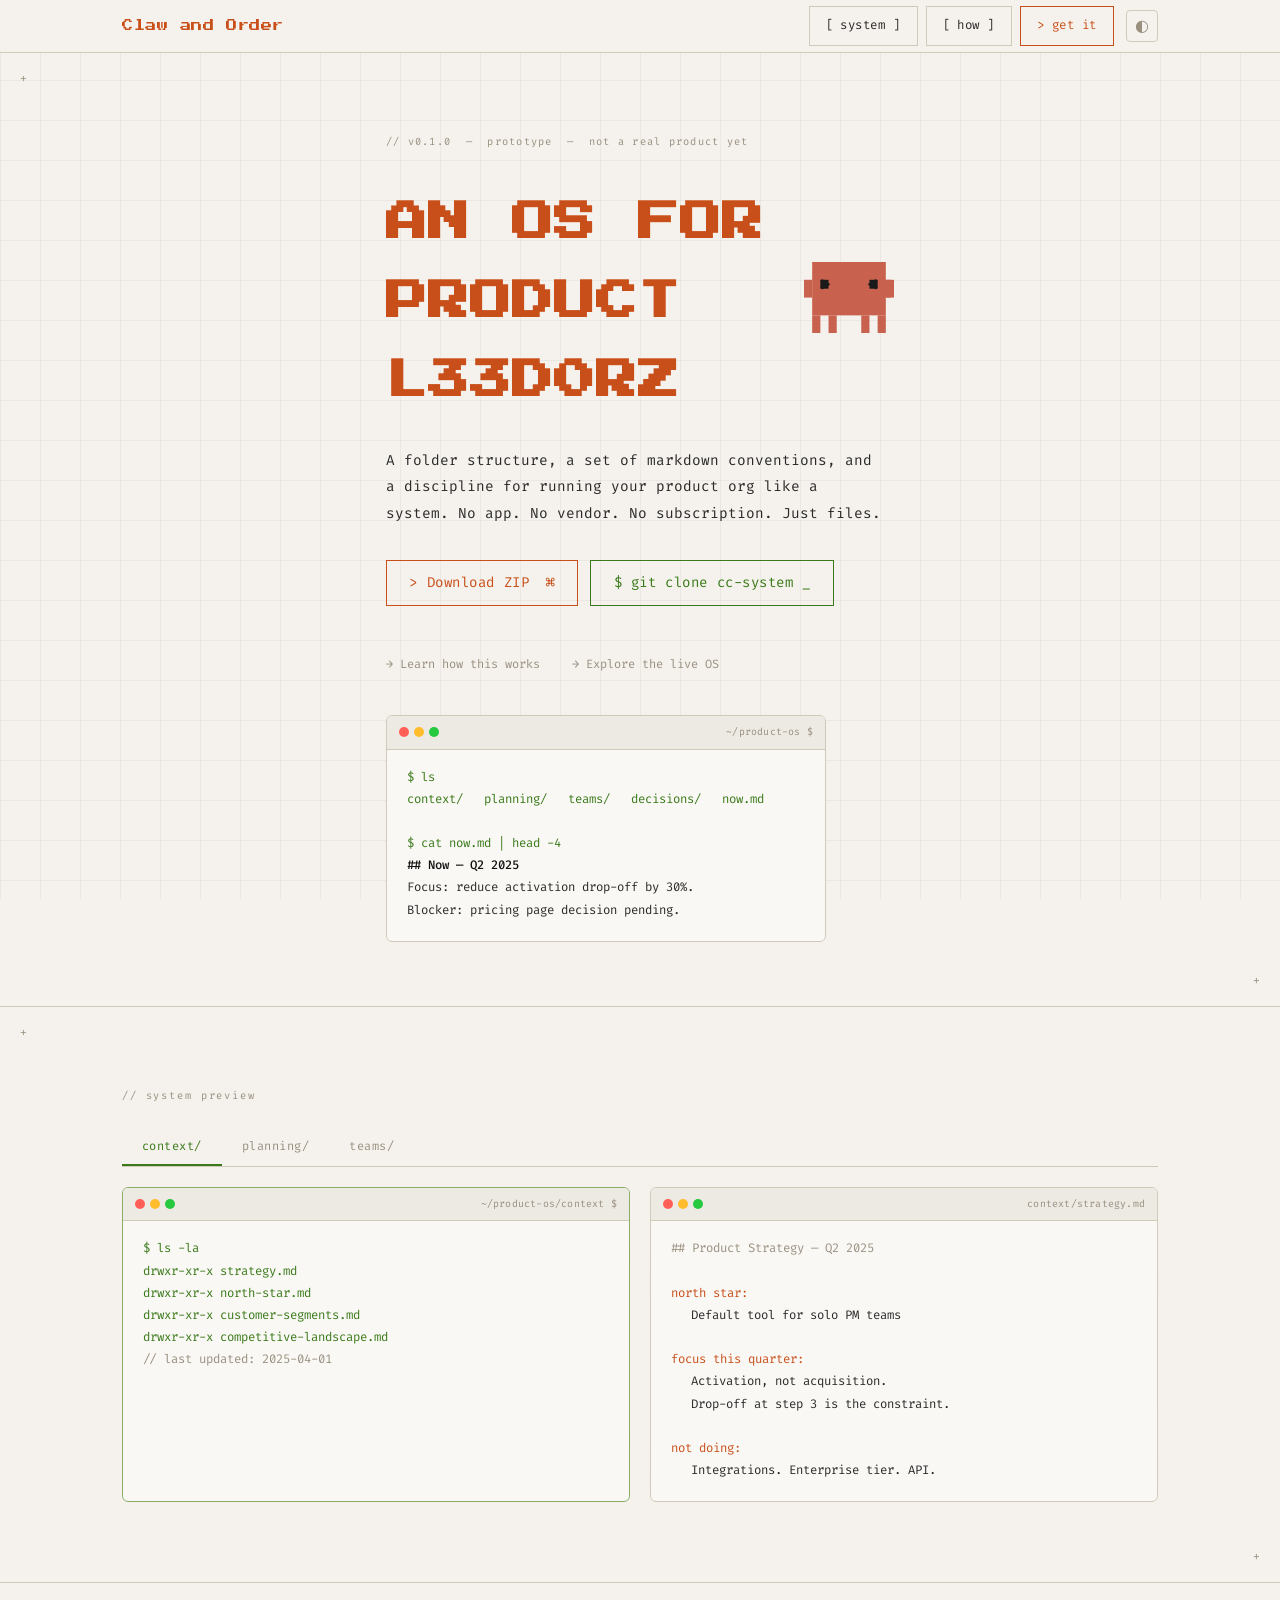
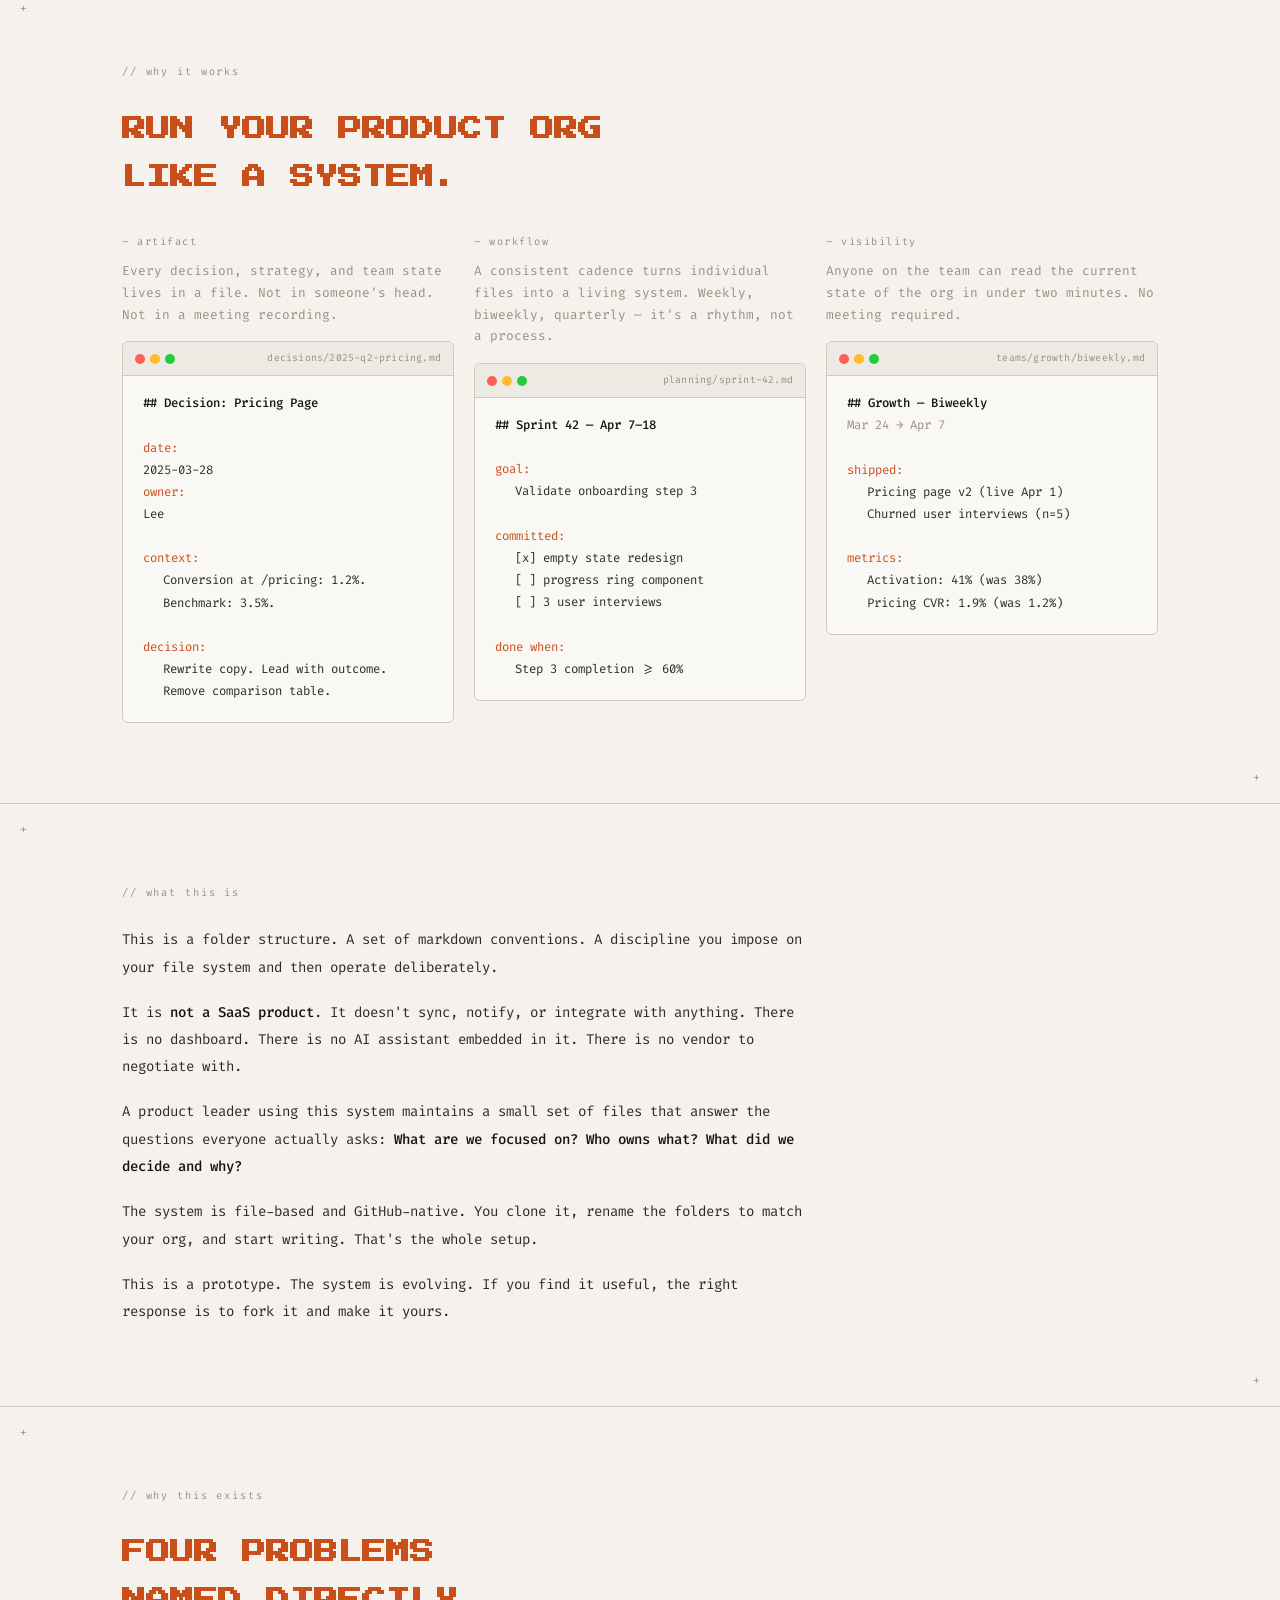
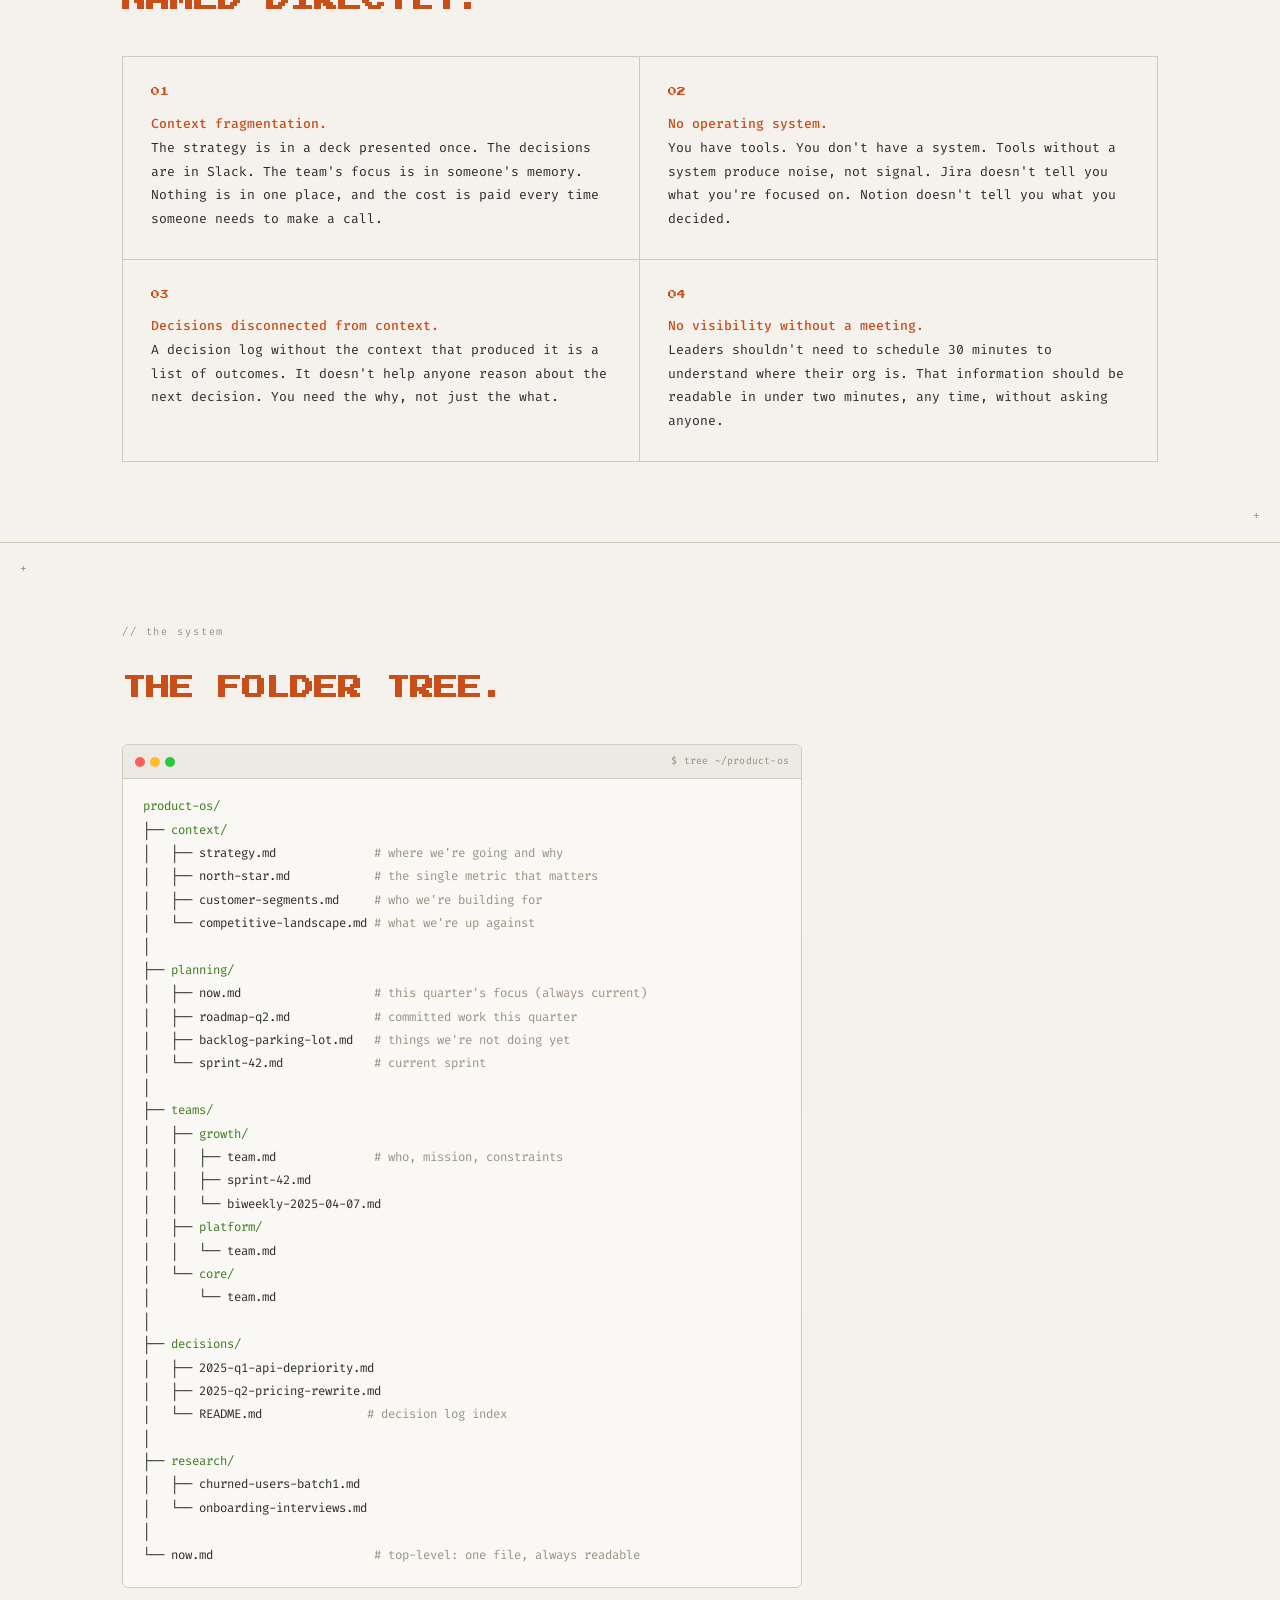
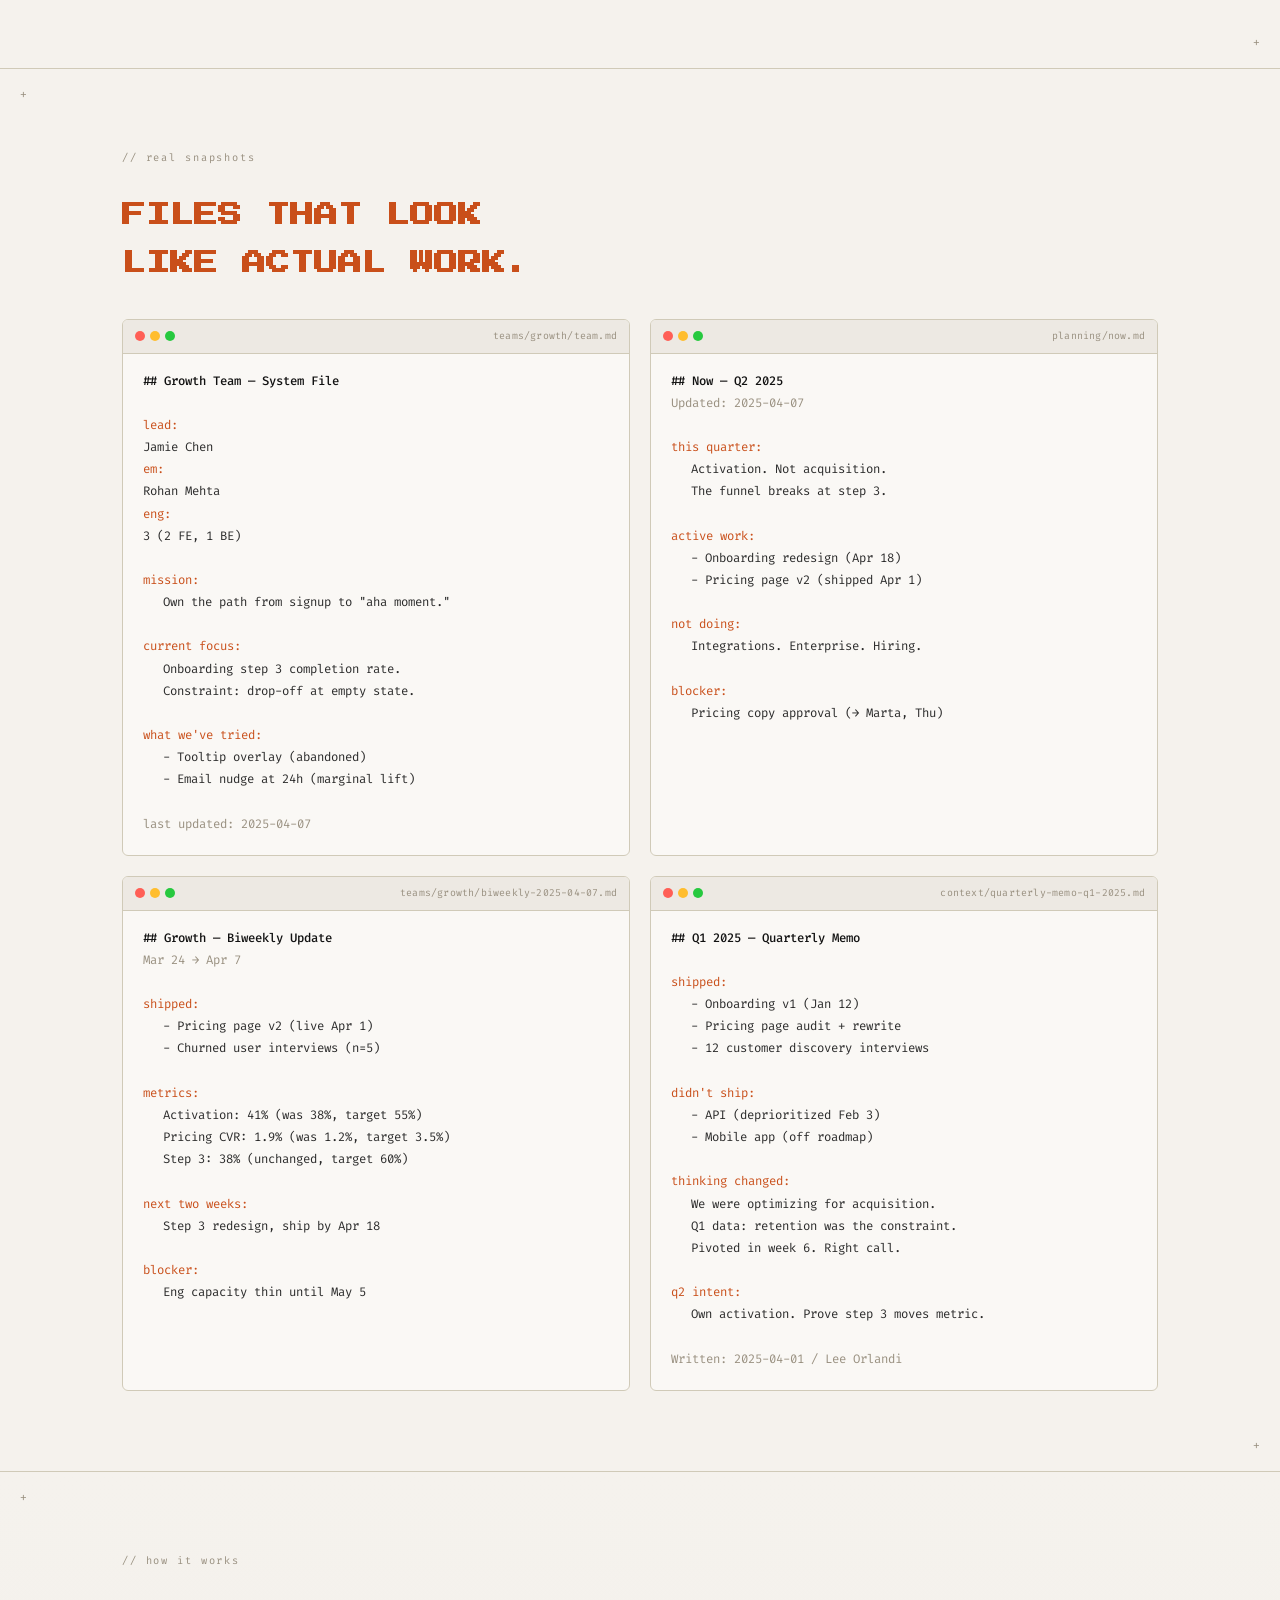
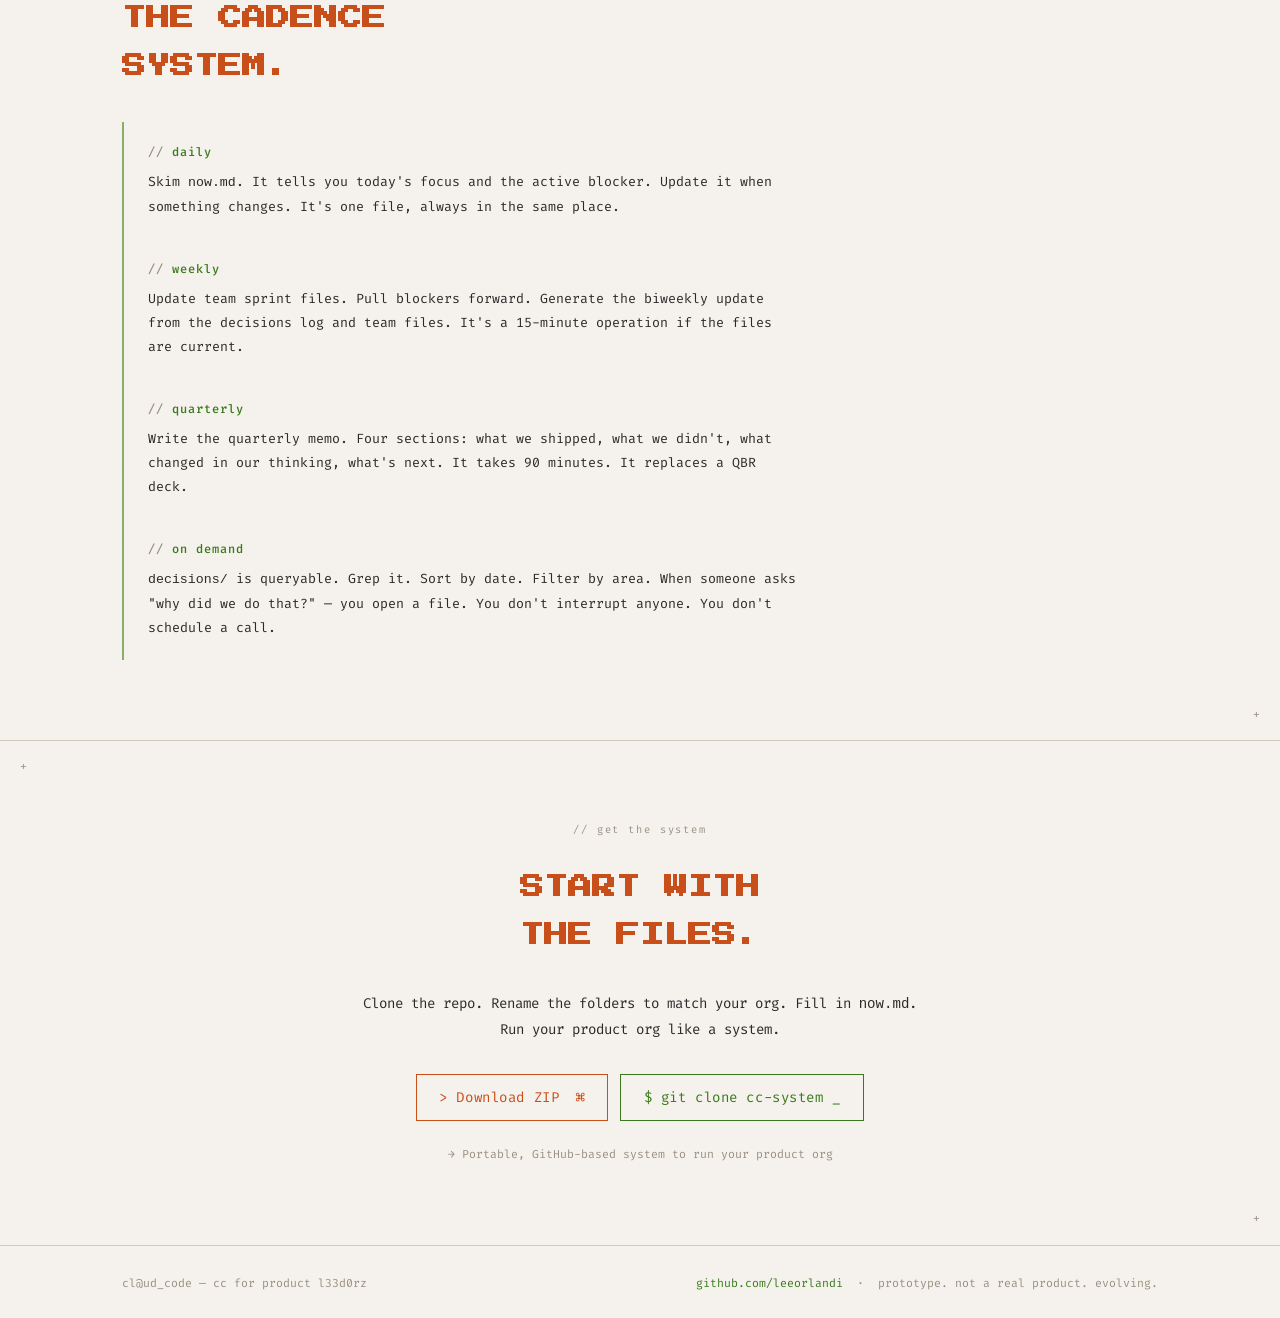
==== commit 2d0a07a7: "add pixel-art mascot to hero with float/wave/blink animations - SVG mascot: 11×8 pixel grid, single " ====
--- a/site/index.html
+++ b/site/index.html
@@ -34,11 +34,45 @@
   <section class="section hero" id="hero">
     <div class="container">
       <p class="hero__eyebrow">// v0.1.0 &nbsp;—&nbsp; prototype &nbsp;—&nbsp; not a real product yet</p>
-      <h1 class="hero__title">
-        AN OS FOR<br>
-        PRODUCT<br>
-        L33D0RZ
-      </h1>
+      <div class="hero__title-row">
+        <h1 class="hero__title">
+          AN OS FOR<br>
+          PRODUCT<br>
+          L33D0RZ
+        </h1>
+
+        <!-- ── Mascot ── -->
+        <!-- 11col×8row pixel grid. col=10, row=10.875, viewBox=110×87 -->
+        <div class="mascot" aria-hidden="true">
+          <svg class="mascot__svg" viewBox="0 0 110 87" xmlns="http://www.w3.org/2000/svg">
+            <!-- Body rows 0-5: single block eliminates seam lines -->
+            <rect x="10" y="0" width="90" height="65.25" fill="#c8614e"/>
+            <!-- Rows 2-3: left arm (col 0) -->
+            <rect x="0" y="21.75" width="10" height="21.75" fill="#c8614e"/>
+            <!-- Rows 2-3: right arm (col 10, waves) -->
+            <g class="mascot__arm">
+              <rect x="100" y="21.75" width="10" height="21.75" fill="#c8614e"/>
+            </g>
+            <!-- Static shoulder: covers gap at arm-body junction during wave -->
+            <rect x="98" y="21.75" width="8" height="21.75" fill="#c8614e"/>
+            <!-- Rows 6-7: 4 legs at cols 1,3,7,9 -->
+            <rect x="10" y="65.25" width="10" height="21.75" fill="#c8614e"/>
+            <rect x="30" y="65.25" width="10" height="21.75" fill="#c8614e"/>
+            <rect x="70" y="65.25" width="10" height="21.75" fill="#c8614e"/>
+            <rect x="90" y="65.25" width="10" height="21.75" fill="#c8614e"/>
+            <!-- Eyes open: col 2 and col 8, row 2 only (top half of mid section) -->
+            <g class="mascot__eyes-open">
+              <rect x="20" y="21.75" width="10" height="10.88" fill="#1a1a1a"/>
+              <rect x="80" y="21.75" width="10" height="10.88" fill="#1a1a1a"/>
+            </g>
+            <!-- Eyes squint (> <): thick hollow chevrons, same box as open eyes -->
+            <g class="mascot__eyes-squint">
+              <polyline points="21,22.5 28.5,27.19 21,31.9" fill="none" stroke="#1a1a1a" stroke-width="4" stroke-linejoin="miter" stroke-linecap="butt"/>
+              <polyline points="89,22.5 81.5,27.19 89,31.9" fill="none" stroke="#1a1a1a" stroke-width="4" stroke-linejoin="miter" stroke-linecap="butt"/>
+            </g>
+          </svg>
+        </div>
+      </div>
       <p class="hero__subtitle">
         A folder structure, a set of markdown conventions, and a discipline
         for running your product org like a system.
--- a/site/styles.css
+++ b/site/styles.css
@@ -467,6 +467,67 @@
 .t-indent { padding-left: 1.25rem; }
 .t-indent2 { padding-left: 2.5rem; }
 
+/* ── Mascot ── */
+.hero__title-row {
+  display: flex;
+  align-items: center;
+  gap: 2.5rem;
+  margin-bottom: 0;
+}
+
+.mascot {
+  flex-shrink: 0;
+  animation: mascot-float 3.2s ease-in-out infinite;
+}
+
+.mascot__svg {
+  width: 90px;
+  height: auto;
+  image-rendering: pixelated;
+}
+
+/* right arm waves around its left edge (where it joins the body) */
+.mascot__arm {
+  transform-box: fill-box;
+  transform-origin: 0% 50%;
+  animation: mascot-wave 12s ease-in-out infinite;
+}
+
+/* eyes start open, squint briefly every ~4s */
+.mascot__eyes-open {
+  animation: eyes-open 4s step-end infinite;
+}
+
+.mascot__eyes-squint {
+  animation: eyes-squint 4s step-end infinite;
+}
+
+@keyframes mascot-float {
+  0%, 100% { transform: translateY(0px); }
+  50%       { transform: translateY(-10px); }
+}
+
+@keyframes mascot-wave {
+  0%     { transform: rotate(0deg); }
+  3.3%   { transform: rotate(-22deg); }
+  6.7%   { transform: rotate(8deg); }
+  10%    { transform: rotate(-18deg); }
+  13.3%  { transform: rotate(6deg); }
+  16.7%  { transform: rotate(0deg); }
+  100%   { transform: rotate(0deg); }
+}
+
+@keyframes eyes-open {
+  0%, 88%       { opacity: 1; }
+  89%, 100%     { opacity: 0; }
+}
+
+@keyframes eyes-squint {
+  0%, 88%       { opacity: 0; }
+  89%, 95%      { opacity: 1; }
+  96%, 100%     { opacity: 0; }
+}
+
 /* ── Hero ── */
 .hero {
   min-height: 88vh;
@@ -489,7 +550,11 @@
   color: var(--orange);
   font-size: clamp(1.3rem, 3.5vw, 2.6rem);
   line-height: 1.9;
-  margin-bottom: 1.75rem;
+  margin-bottom: 0;
+}
+
+.hero__title-row + * {
+  margin-top: 1.75rem;
 }
 
 .hero__subtitle {
@@ -755,6 +820,11 @@
   .nav__links .btn:not(.btn--primary) { display: none; }
 }
 
+@media (max-width: 560px) {
+  .hero__title-row { flex-direction: column; align-items: flex-start; gap: 1.5rem; }
+  .mascot__svg { width: 45px; }
+}
+
 @media (max-width: 480px) {
   .container { padding: 0 1.25rem; }
   .hero { min-height: auto; padding: 3.5rem 0 3rem; }
